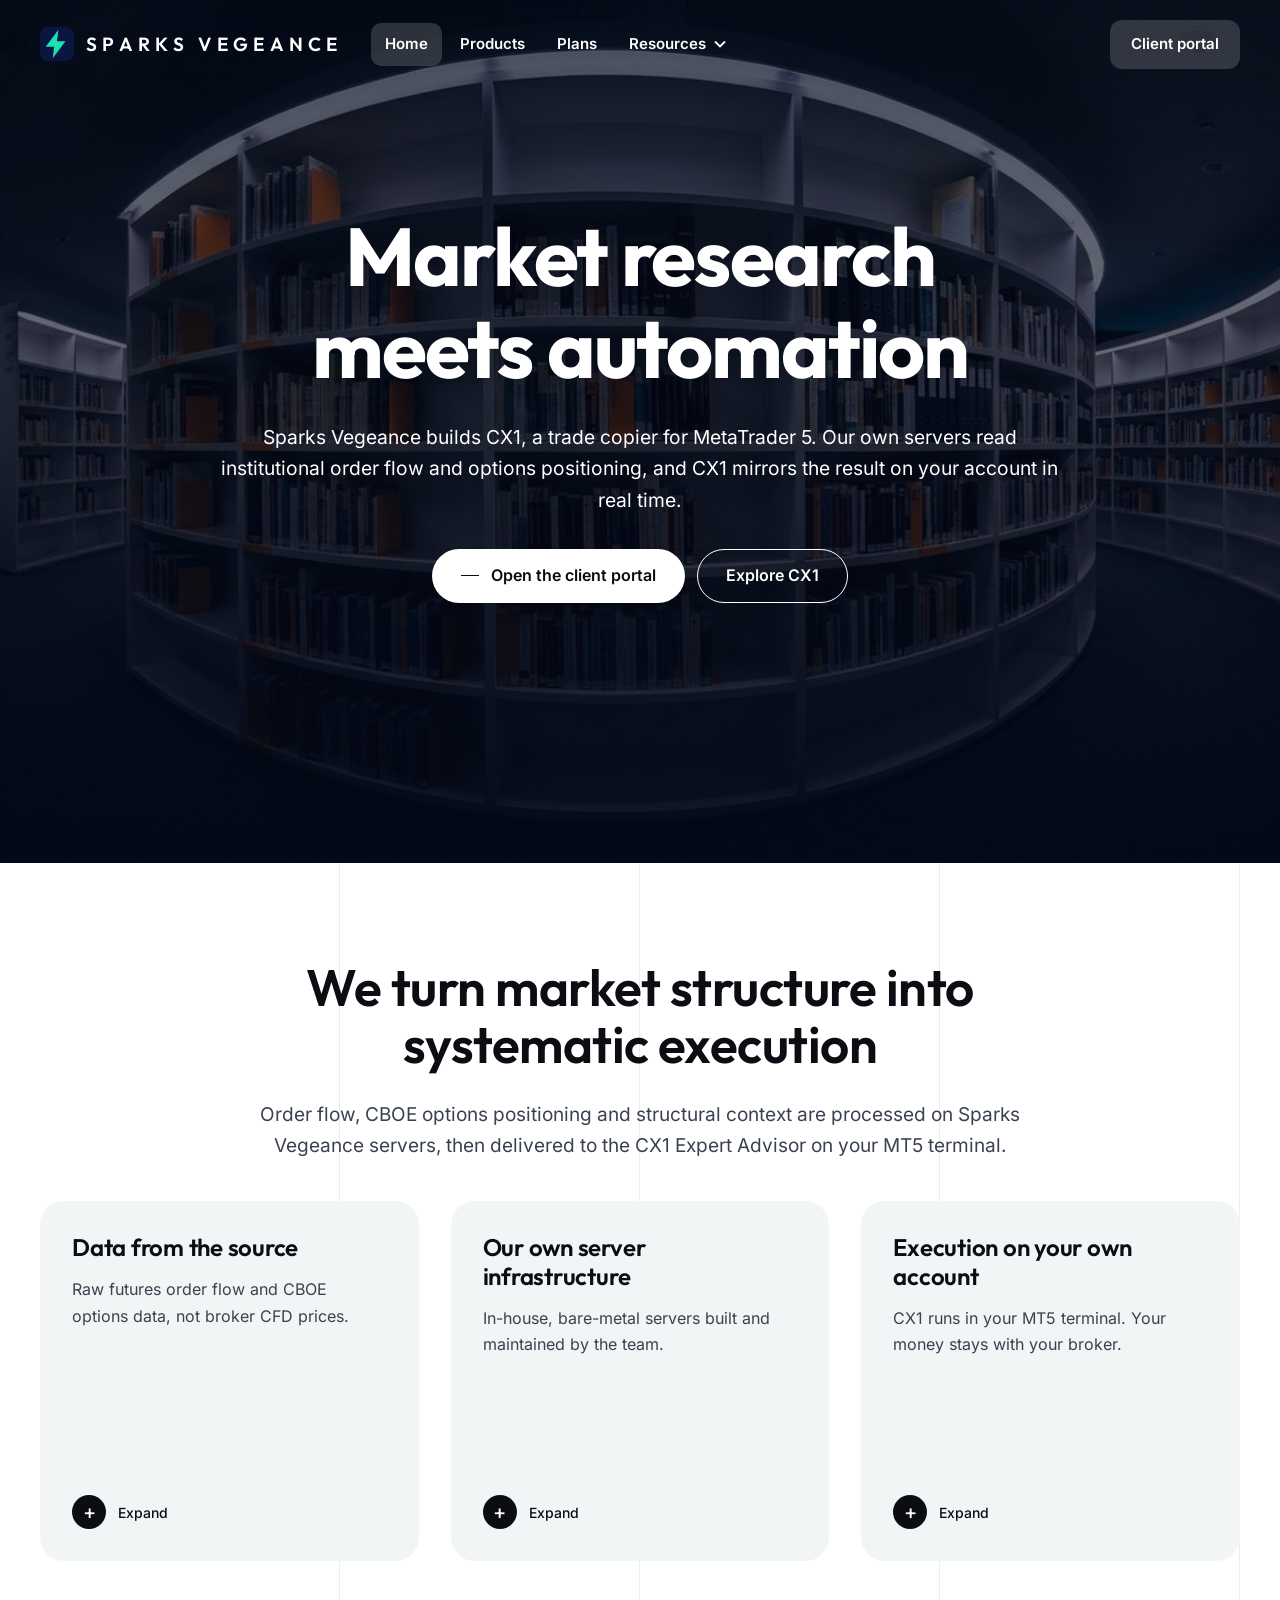
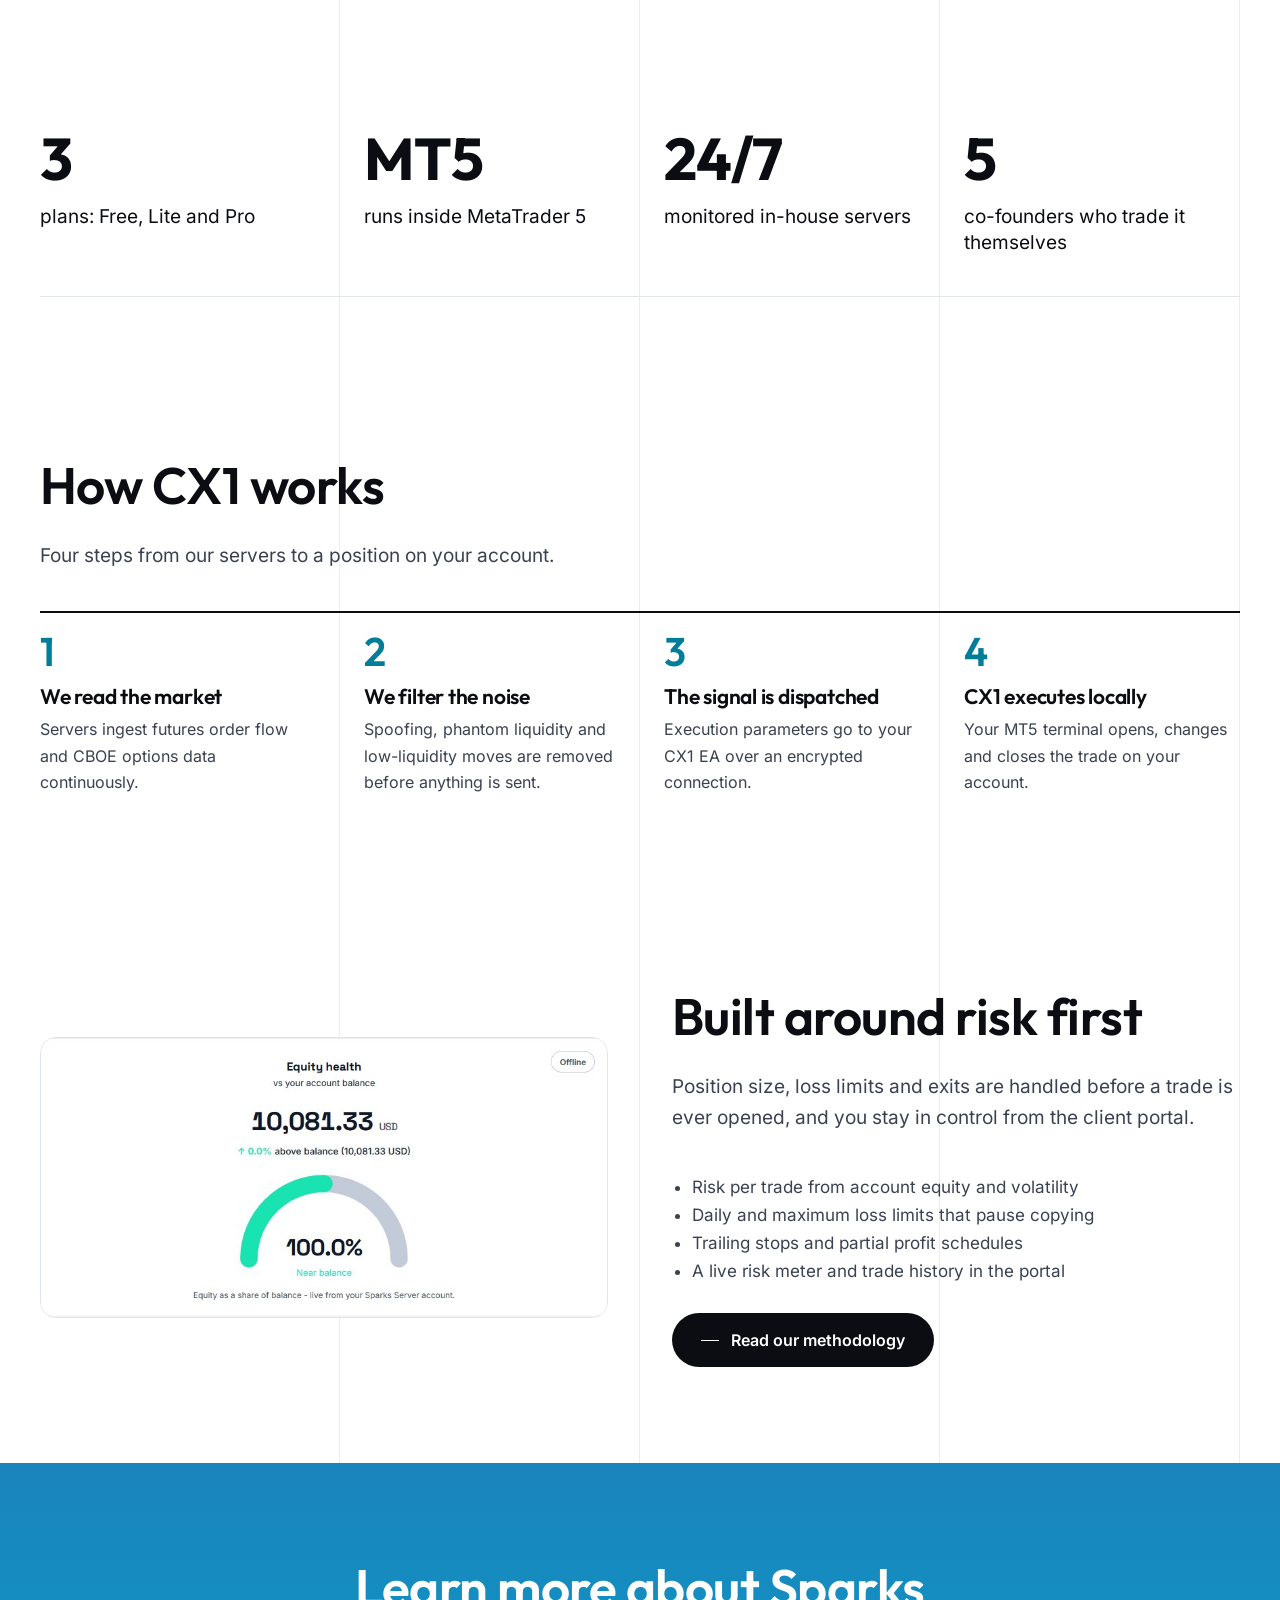
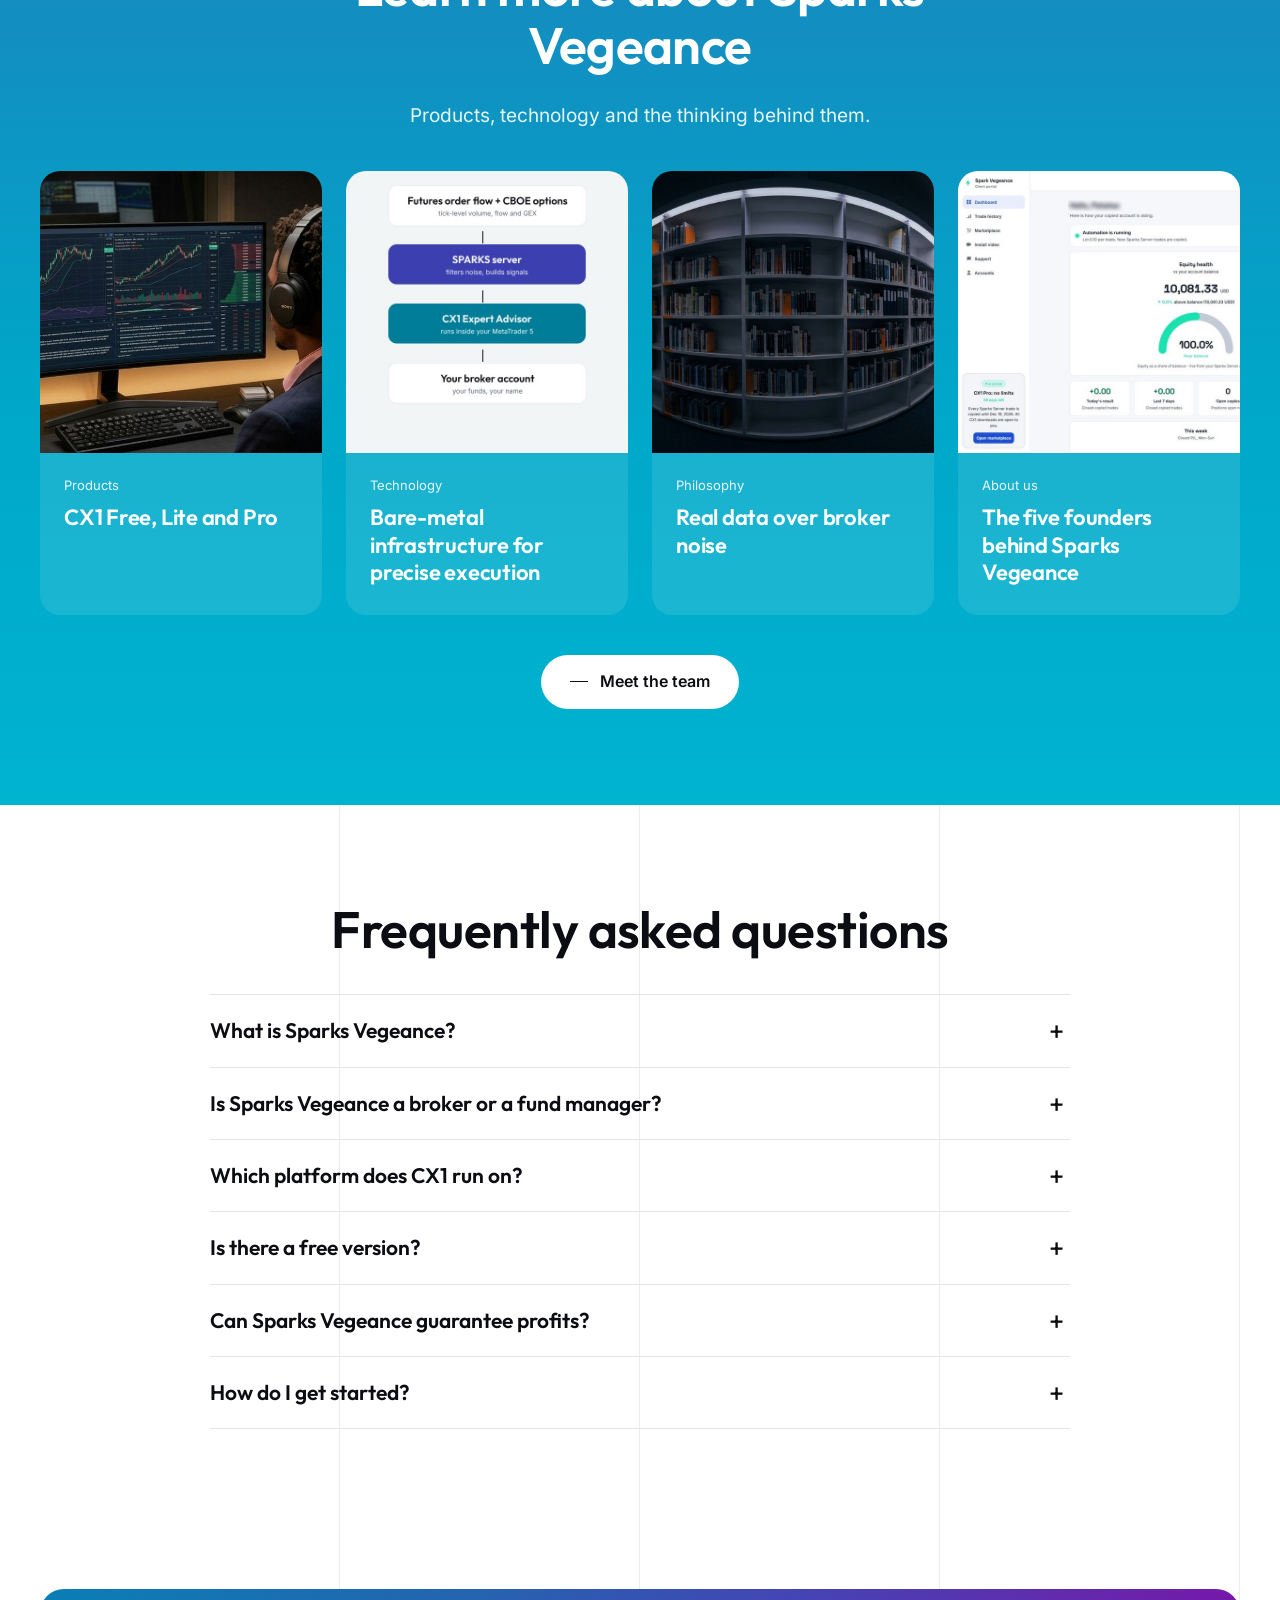
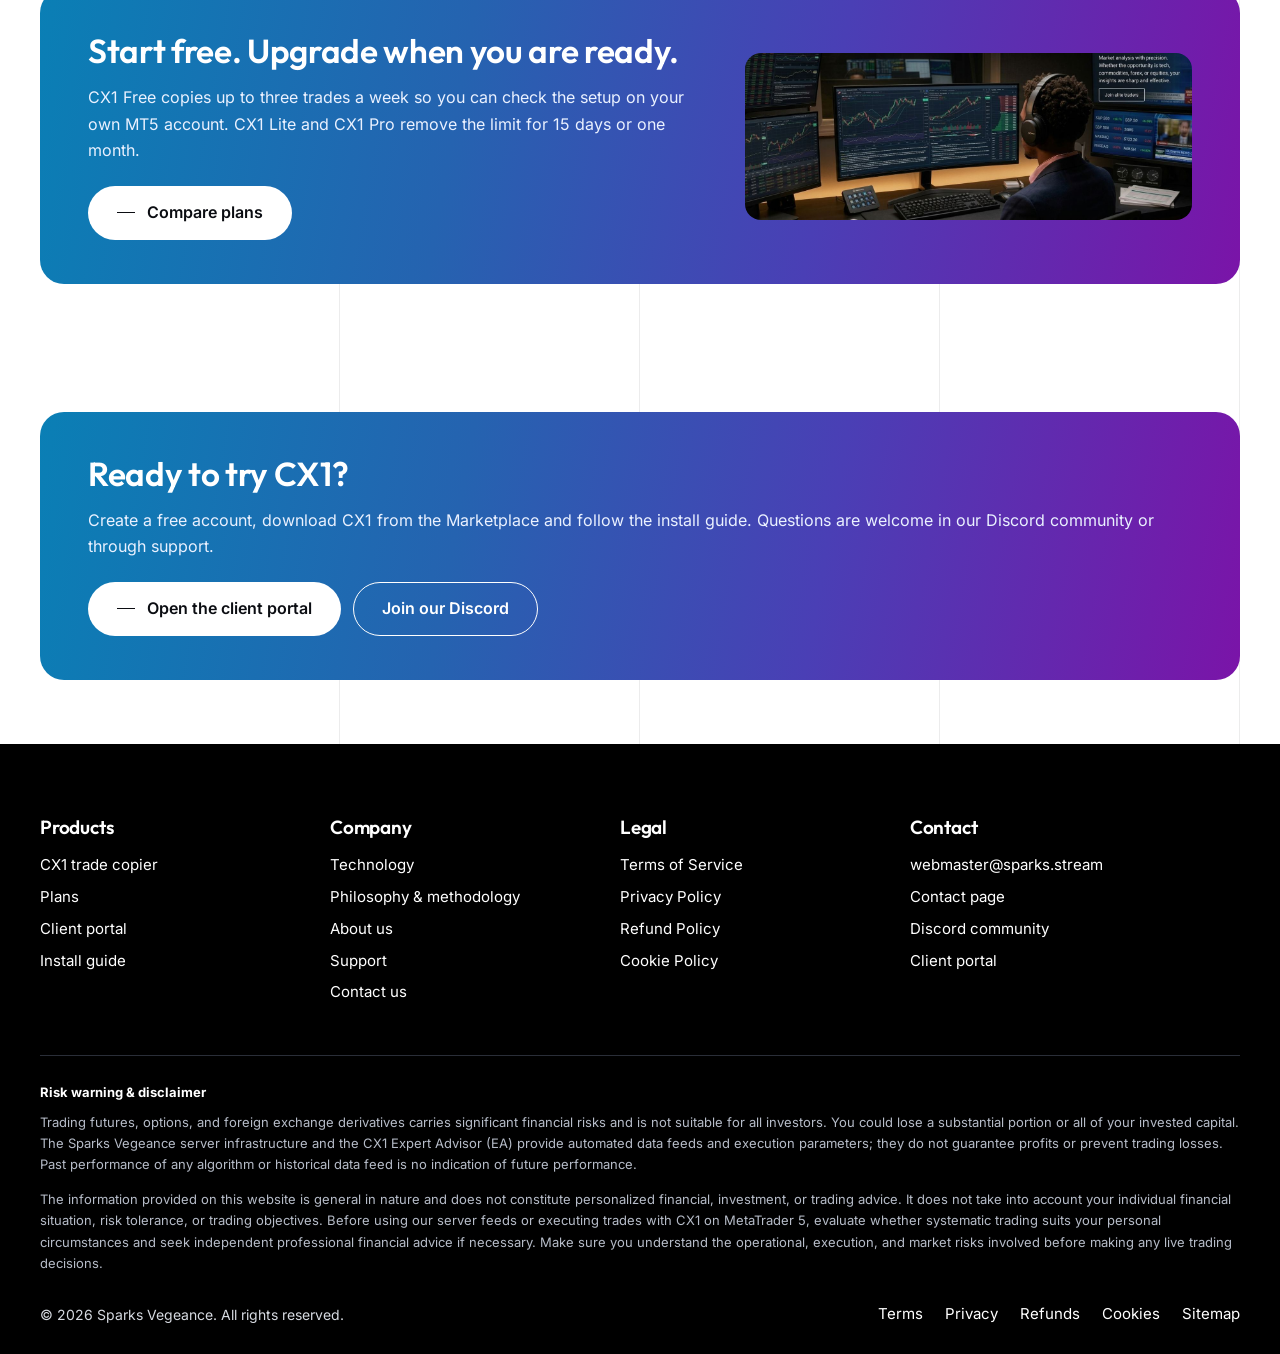
==== index.html @ 1dc3d5cc "Add files via upload" ====
<!doctype html>
<html lang="en">
<head>
<meta charset="utf-8">
<meta name="viewport" content="width=device-width,initial-scale=1">
<title>Sparks Vegeance | CX1 trade copier for MetaTrader 5</title>
<meta name="description" content="Sparks Vegeance builds CX1, a MetaTrader 5 trade copier powered by order flow and options data from our own servers. Start free, upgrade to Lite or Pro.">
<meta name="robots" content="index,follow,max-image-preview:large">
<link rel="canonical" href="https://sparks.stream/">
<meta name="theme-color" content="#ffffff">
<link rel="icon" href="assets/img/favicon.svg" type="image/svg+xml">
<meta property="og:type" content="website">
<meta property="og:site_name" content="Sparks Vegeance">
<meta property="og:title" content="Sparks Vegeance | CX1 trade copier for MetaTrader 5">
<meta property="og:description" content="Sparks Vegeance builds CX1, a MetaTrader 5 trade copier powered by order flow and options data from our own servers. Start free, upgrade to Lite or Pro.">
<meta property="og:url" content="https://sparks.stream/">
<meta property="og:image" content="https://sparks.stream/assets/img/og-image.jpg">
<meta property="og:image:width" content="1200">
<meta property="og:image:height" content="630">
<meta name="twitter:card" content="summary_large_image">
<meta name="twitter:title" content="Sparks Vegeance | CX1 trade copier for MetaTrader 5">
<meta name="twitter:description" content="Sparks Vegeance builds CX1, a MetaTrader 5 trade copier powered by order flow and options data from our own servers. Start free, upgrade to Lite or Pro.">
<meta name="twitter:image" content="https://sparks.stream/assets/img/og-image.jpg">
<link rel="preload" href="assets/fonts/outfit-latin-wght-normal.woff2" as="font" type="font/woff2" crossorigin>
<link rel="preload" href="assets/fonts/inter-latin-wght-normal.woff2" as="font" type="font/woff2" crossorigin>
<link rel="stylesheet" href="assets/style.css">

<script type="application/ld+json">{"@context": "https://schema.org", "@type": "Organization", "@id": "https://sparks.stream/#org", "name": "Sparks Vegeance", "alternateName": "SPARKS", "url": "https://sparks.stream/", "logo": "https://sparks.stream/assets/img/favicon.svg", "email": "webmaster@sparks.stream", "sameAs": ["https://discord.gg/RXwKEGaGU"], "description": "Sparks Vegeance is an independent trading technology and research project that builds the CX1 trade copier for MetaTrader 5."}</script>
<script type="application/ld+json">{"@context": "https://schema.org", "@type": "WebSite", "@id": "https://sparks.stream/#site", "url": "https://sparks.stream/", "name": "Sparks Vegeance", "publisher": {"@id": "https://sparks.stream/#org"}}</script>
<script type="application/ld+json">{"@context": "https://schema.org", "@type": "FAQPage", "mainEntity": [{"@type": "Question", "name": "What is Sparks Vegeance?", "acceptedAnswer": {"@type": "Answer", "text": "Sparks Vegeance is an independent trading technology and research project. We run our own server infrastructure that processes order flow and options data, and we deliver the result to your MetaTrader 5 account through the CX1 Expert Advisor."}}, {"@type": "Question", "name": "Is Sparks Vegeance a broker or a fund manager?", "acceptedAnswer": {"@type": "Answer", "text": "No. Sparks Vegeance sells software and access to a client portal. We never hold, pool or manage your money. Your funds stay with your own broker, in an account in your own name."}}, {"@type": "Question", "name": "Which platform does CX1 run on?", "acceptedAnswer": {"@type": "Answer", "text": "CX1 is an Expert Advisor for MetaTrader 5 (MT5). It runs on your own computer or VPS, inside your own MT5 terminal."}}, {"@type": "Question", "name": "Is there a free version?", "acceptedAnswer": {"@type": "Answer", "text": "Yes. CX1 Free copies up to 3 trades per week so you can see how it works. CX1 Lite gives unlimited copying for 15 days and CX1 Pro gives unlimited copying for one month. Lite and Pro are paid plans; prices are shown in the client portal."}}, {"@type": "Question", "name": "Can Sparks Vegeance guarantee profits?", "acceptedAnswer": {"@type": "Answer", "text": "No. Trading carries a high risk of loss and no software can remove it. Read the risk warning at the bottom of every page before you trade."}}, {"@type": "Question", "name": "How do I get started?", "acceptedAnswer": {"@type": "Answer", "text": "Create a free account in the client portal, download CX1 from the Marketplace, copy it into your MT5 Experts folder, allow WebRequest for the Sparks Vegeance server, and enter your MT5 account number in the portal."}}]}</script>
<script type="application/ld+json">{"@context": "https://schema.org", "@type": "SoftwareApplication", "name": "CX1 trade copier", "applicationCategory": "FinanceApplication", "operatingSystem": "Windows (MetaTrader 5)", "url": "https://sparks.stream/products.html", "description": "CX1 is a MetaTrader 5 Expert Advisor that mirrors trades from the Sparks Vegeance server on your own account.", "offers": [{"@type": "Offer", "name": "CX1 Free", "price": "0", "priceCurrency": "USD"}]}</script>
</head>
<body>
<a class="skip" href="#main">Skip to content</a>
<header class="top dark"><div class="wrap bar">
<a class="logo" href="index.html" aria-label="Sparks Vegeance home"><svg viewBox="0 0 24 24" aria-hidden="true" focusable="false"><rect width="24" height="24" rx="6" fill="#081640"/><path d="M13 2 4 14h6l-1 8 9-12h-6l1-8z" fill="#19E3B1"/></svg><span>SPARKS VEGEANCE</span></a>
<nav class="nav" aria-label="Main"><ul><li><a href="index.html" aria-current="page">Home</a></li><li><a href="products.html">Products</a></li><li><a href="products.html#plans">Plans</a></li><li class="has-menu"><a href="support.html" aria-haspopup="true">Resources <svg class="chev" viewBox="0 0 12 8" aria-hidden="true" width="12" height="8"><path d="M1 1.5 6 6.5 11 1.5" fill="none" stroke="currentColor" stroke-width="1.8"/></svg></a><div class="dd" role="group" aria-label="Resources"><div class="col"><h3>Learn</h3><a href="technology.html">Technology</a><a href="philosophy.html">Philosophy</a><a href="products.html#plans">Plans and pricing</a><a href="products.html#install">Install guide</a></div><div class="col"><h3>Support</h3><a href="support.html">Help centre</a><a href="contact.html">Contact us</a><a href="https://discord.gg/RXwKEGaGU" rel="noopener">Discord community</a><a href="https://client.vegeance.online" rel="noopener">Client portal</a></div><div class="col"><h3>Company</h3><a href="about.html">About us</a><a href="terms.html">Terms of Service</a><a href="privacy.html">Privacy Policy</a><a href="refund.html">Refund Policy</a></div></div></li></ul></nav>
<a class="pill" href="https://client.vegeance.online" rel="noopener">Client portal</a>
<details class="menu"><summary>Menu</summary><div class="menu-panel"><h3>Menu</h3><a href="index.html" aria-current="page">Home</a><a href="products.html">Products</a><a href="products.html#plans">Plans</a><h3>Learn</h3><a href="technology.html">Technology</a><a href="philosophy.html">Philosophy</a><a href="products.html#plans">Plans and pricing</a><a href="products.html#install">Install guide</a><h3>Support</h3><a href="support.html">Help centre</a><a href="contact.html">Contact us</a><a href="https://discord.gg/RXwKEGaGU" rel="noopener">Discord community</a><a href="https://client.vegeance.online" rel="noopener">Client portal</a><h3>Company</h3><a href="about.html">About us</a><a href="terms.html">Terms of Service</a><a href="privacy.html">Privacy Policy</a><a href="refund.html">Refund Policy</a><a class="cta" href="https://client.vegeance.online" rel="noopener">Client portal</a></div></details>
</div></header>
<main id="main">

<section class="hero photo"><div class="wrap">
<h1>Market research meets automation</h1>
<p class="lead">Sparks Vegeance builds CX1, a trade copier for MetaTrader 5. Our own servers read institutional order flow and options positioning, and CX1 mirrors the result on your account in real time.</p>
<div class="actions"><a class="btn light dash" href="https://client.vegeance.online" rel="noopener">Open the client portal</a><a class="btn line" href="products.html">Explore CX1</a></div>
</div></section>

<section class="sec bg center"><div class="wrap">
<h2>We turn market structure into systematic execution</h2>
<p class="sub">Order flow, CBOE options positioning and structural context are processed on Sparks Vegeance servers, then delivered to the CX1 Expert Advisor on your MT5 terminal.</p>
<div class="cards">
<details class="card"><summary><h3>Data from the source</h3><p>Raw futures order flow and CBOE options data, not broker CFD prices.</p><span class="tog"><i></i>Expand</span></summary><div class="body"><p>Most retail charts are built on off-exchange CFD pricing. Sparks Vegeance ingests centralized futures and options data directly, so the signals reflect where real orders sit.</p><ul><li>Futures volume and aggressor trades</li><li>Options volume, sweeps and open interest</li><li>Gamma exposure (GEX) levels</li></ul></div></details>
<details class="card"><summary><h3>Our own server infrastructure</h3><p>In-house, bare-metal servers built and maintained by the team.</p><span class="tog"><i></i>Expand</span></summary><div class="body"><p>The pipeline runs on physical machines we own, with UPS power, a failover network line and 24/7 monitoring, so there is no shared cloud hypervisor between the data and your trade.</p><p><a href="technology.html">Read about the technology</a></p></div></details>
<details class="card"><summary><h3>Execution on your own account</h3><p>CX1 runs in your MT5 terminal. Your money stays with your broker.</p><span class="tog"><i></i>Expand</span></summary><div class="body"><p>CX1 mirrors trades on your account with your broker. Sparks Vegeance never holds, pools or manages client funds, and a built-in loss limit can pause copying when you say stop.</p><p><a href="products.html">See what CX1 does</a></p></div></details>
</div>
</div></section>

<section class="sec tight bg"><div class="wrap">
<div class="stats">
<div class="stat"><strong data-count="3">3</strong><span>plans: Free, Lite and Pro</span></div>
<div class="stat"><strong>MT<span data-count="5">5</span></strong><span>runs inside MetaTrader 5</span></div>
<div class="stat"><strong><span data-count="24">24</span>/7</strong><span>monitored in-house servers</span></div>
<div class="stat"><strong data-count="5">5</strong><span>co-founders who trade it themselves</span></div>
</div></div></section>

<section class="sec bg"><div class="wrap">
<div class="row">
<div class="left"><h2>How CX1 works</h2><p class="sub" style="margin-bottom:0">Four steps from our servers to a position on your account.</p></div>
<div></div></div>
<ol class="steps">
<li><h3>We read the market</h3><p>Servers ingest futures order flow and CBOE options data continuously.</p></li>
<li><h3>We filter the noise</h3><p>Spoofing, phantom liquidity and low-liquidity moves are removed before anything is sent.</p></li>
<li><h3>The signal is dispatched</h3><p>Execution parameters go to your CX1 EA over an encrypted connection.</p></li>
<li><h3>CX1 executes locally</h3><p>Your MT5 terminal opens, changes and closes the trade on your account.</p></li>
</ol>
</div></section>

<section class="sec bg"><div class="wrap">
<div class="row rev">
<div><h2>Built around risk first</h2>
<p class="sub" style="margin-inline:0">Position size, loss limits and exits are handled before a trade is ever opened, and you stay in control from the client portal.</p>
<ul style="color:var(--ink2);padding-left:20px;margin:0 0 28px"><li>Risk per trade from account equity and volatility</li><li>Daily and maximum loss limits that pause copying</li><li>Trailing stops and partial profit schedules</li><li>A live risk meter and trade history in the portal</li></ul>
<a class="btn dark dash" href="philosophy.html">Read our methodology</a></div>
<img class="shot" src="assets/img/risk-meter.jpg" width="836" height="412" alt="The equity health meter in the Sparks Vegeance client portal" loading="lazy">
</div></div></section>

<section class="sec band"><div class="wrap center">
<h2>Learn more about Sparks Vegeance</h2>
<p class="sub">Products, technology and the thinking behind them.</p>
<div class="tiles">
<a class="tile" href="products.html"><img src="assets/img/trading-desk.jpg" alt="" loading="lazy" width="600" height="600"><div class="t"><small>Products</small><h3>CX1 Free, Lite and Pro</h3></div></a>
<a class="tile" href="technology.html"><img src="assets/img/tech-tile.jpg" alt="" loading="lazy" width="600" height="600"><div class="t"><small>Technology</small><h3>Bare-metal infrastructure for precise execution</h3></div></a>
<a class="tile" href="philosophy.html"><img src="assets/img/library.jpg" alt="" loading="lazy" width="600" height="600"><div class="t"><small>Philosophy</small><h3>Real data over broker noise</h3></div></a>
<a class="tile" href="about.html"><img src="assets/img/about-tile.jpg" alt="" loading="lazy" width="600" height="600"><div class="t"><small>About us</small><h3>The five founders behind Sparks Vegeance</h3></div></a>
</div>
<a class="btn light dash" href="about.html">Meet the team</a>
</div></section>

<section class="sec bg center"><div class="wrap">
<h2>Frequently asked questions</h2>
<div class="faq"><details><summary>What is Sparks Vegeance?</summary><p>Sparks Vegeance is an independent trading technology and research project. We run our own server infrastructure that processes order flow and options data, and we deliver the result to your MetaTrader 5 account through the CX1 Expert Advisor.</p></details><details><summary>Is Sparks Vegeance a broker or a fund manager?</summary><p>No. Sparks Vegeance sells software and access to a client portal. We never hold, pool or manage your money. Your funds stay with your own broker, in an account in your own name.</p></details><details><summary>Which platform does CX1 run on?</summary><p>CX1 is an Expert Advisor for MetaTrader 5 (MT5). It runs on your own computer or VPS, inside your own MT5 terminal.</p></details><details><summary>Is there a free version?</summary><p>Yes. CX1 Free copies up to 3 trades per week so you can see how it works. CX1 Lite gives unlimited copying for 15 days and CX1 Pro gives unlimited copying for one month. Lite and Pro are paid plans; prices are shown in the client portal.</p></details><details><summary>Can Sparks Vegeance guarantee profits?</summary><p>No. Trading carries a high risk of loss and no software can remove it. Read the risk warning at the bottom of every page before you trade.</p></details><details><summary>How do I get started?</summary><p>Create a free account in the client portal, download CX1 from the Marketplace, copy it into your MT5 Experts folder, allow WebRequest for the Sparks Vegeance server, and enter your MT5 account number in the portal.</p></details></div>
</div></section>

<section class="sec tight bg"><div class="wrap">
<div class="banner">
<div><h2>Start free. Upgrade when you are ready.</h2>
<p>CX1 Free copies up to three trades a week so you can check the setup on your own MT5 account. CX1 Lite and CX1 Pro remove the limit for 15 days or one month.</p>
<a class="btn light dash" href="products.html#plans">Compare plans</a></div>
<img src="assets/img/trading-desk.jpg" width="1400" height="526" alt="A trader reviewing market charts on several monitors" loading="lazy">
</div></div></section>

<section class="sec tight bg"><div class="wrap">
<div class="banner one"><div><h2>Ready to try CX1?</h2><p>Create a free account, download CX1 from the Marketplace and follow the install guide. Questions are welcome in our Discord community or through support.</p>
<span class="btns"><a class="btn light dash" href="https://client.vegeance.online" rel="noopener">Open the client portal</a><a class="btn line" style="color:#fff;border-color:#fff" href="https://discord.gg/RXwKEGaGU" rel="noopener">Join our Discord</a></span></div></div></div></section>

</main>
<footer class="foot"><div class="wrap">
<div class="fgrid">
<div><h4>Products</h4><ul><li><a href="products.html">CX1 trade copier</a></li><li><a href="products.html#plans">Plans</a></li><li><a href="products.html#portal">Client portal</a></li><li><a href="products.html#install">Install guide</a></li></ul></div>
<div><h4>Company</h4><ul><li><a href="technology.html">Technology</a></li><li><a href="philosophy.html">Philosophy &amp; methodology</a></li><li><a href="about.html">About us</a></li><li><a href="support.html">Support</a></li><li><a href="contact.html">Contact us</a></li></ul></div>
<div><h4>Legal</h4><ul><li><a href="terms.html">Terms of Service</a></li><li><a href="privacy.html">Privacy Policy</a></li><li><a href="refund.html">Refund Policy</a></li><li><a href="cookies.html">Cookie Policy</a></li></ul></div>
<div><h4>Contact</h4><ul><li><a href="mailto:webmaster@sparks.stream">webmaster@sparks.stream</a></li><li><a href="contact.html">Contact page</a></li><li><a href="https://discord.gg/RXwKEGaGU" rel="noopener">Discord community</a></li><li><a href="https://client.vegeance.online" rel="noopener">Client portal</a></li></ul></div>
</div>
<div class="risk"><strong>Risk warning &amp; disclaimer</strong>
<p>Trading futures, options, and foreign exchange derivatives carries significant financial risks and is not suitable for all investors. You could lose a substantial portion or all of your invested capital. The Sparks Vegeance server infrastructure and the CX1 Expert Advisor (EA) provide automated data feeds and execution parameters; they do not guarantee profits or prevent trading losses. Past performance of any algorithm or historical data feed is no indication of future performance.</p>
<p>The information provided on this website is general in nature and does not constitute personalized financial, investment, or trading advice. It does not take into account your individual financial situation, risk tolerance, or trading objectives. Before using our server feeds or executing trades with CX1 on MetaTrader 5, evaluate whether systematic trading suits your personal circumstances and seek independent professional financial advice if necessary. Make sure you understand the operational, execution, and market risks involved before making any live trading decisions.</p></div>
<div class="legal"><span>&copy; 2026 Sparks Vegeance. All rights reserved.</span><ul><li><a href="terms.html">Terms</a></li><li><a href="privacy.html">Privacy</a></li><li><a href="refund.html">Refunds</a></li><li><a href="cookies.html">Cookies</a></li><li><a href="sitemap.xml">Sitemap</a></li></ul></div>
</div></footer>
<script src="assets/count.js" defer></script>
</body>
</html>
---- assets/style.css ----
/* SPARKS - static site stylesheet. No animations, no transitions, no JavaScript. */
@font-face{font-family:"Outfit";src:url(fonts/outfit-latin-wght-normal.woff2) format("woff2");font-weight:100 900;font-display:swap}
@font-face{font-family:"Inter";src:url(fonts/inter-latin-wght-normal.woff2) format("woff2");font-weight:100 900;font-display:swap}

:root{
  --ink:#0b0d12;--ink2:#3a4150;--mute:#5d6676;--line:#dfe5e8;--soft:#f2f5f6;--white:#fff;
  --teal:#00a3c4;--teal-d:#007d98;--blue:#1d4ed8;--navy:#120e46;--indigo:#3b3fb0;--violet:#7a14a8;
  --wrap:1200px;--r:24px;
  --head:"Outfit",system-ui,-apple-system,"Segoe UI",Roboto,sans-serif;
  --body:"Inter",system-ui,-apple-system,"Segoe UI",Roboto,sans-serif;
}
*{box-sizing:border-box}
html{-webkit-text-size-adjust:100%}
body{margin:0;background:var(--white);color:var(--ink);font:17px/1.65 var(--body)}
img{max-width:100%;height:auto;display:block}
a{color:var(--blue)}
h1,h2,h3,h4{font-family:var(--head);line-height:1.12;margin:0 0 .5em;letter-spacing:-.01em;font-weight:600}
p{margin:0 0 1em}
.wrap{width:min(var(--wrap),100% - 48px);margin-inline:auto}
.skip{position:absolute;left:-9999px;top:8px;background:var(--ink);color:#fff;padding:10px 16px;border-radius:999px;z-index:100}
.skip:focus{left:8px}
:focus-visible{outline:3px solid var(--blue);outline-offset:3px;border-radius:4px}

/* vertical hairlines that run down the page */
main{position:relative}
main::before{content:"";position:absolute;inset:0;margin-inline:auto;width:min(var(--wrap),100% - 48px);pointer-events:none;z-index:0;
  background:repeating-linear-gradient(90deg,transparent 0,transparent calc(20% - 1px),rgba(11,13,18,.08) calc(20% - 1px),rgba(11,13,18,.08) 20%)}
main>section{position:relative;z-index:1}
.bg{background:transparent}

/* header */
.top{position:absolute;left:0;right:0;top:0;z-index:20}
.bar{position:relative;display:flex;align-items:center;gap:28px;padding-top:20px}
.logo{display:flex;align-items:center;gap:12px;color:var(--ink);text-decoration:none;font:600 19px/1 var(--head);letter-spacing:.28em;white-space:nowrap}
.logo svg{width:34px;height:34px;flex:none}
.nav{margin-right:auto}
.nav>ul{display:flex;align-items:center;gap:4px;list-style:none;margin:0;padding:0}
.nav a{color:var(--ink);text-decoration:none;font-size:15px;font-weight:600;display:inline-flex;align-items:center;gap:8px;padding:9px 14px;border-radius:10px}
.nav a:hover,.nav li:focus-within>a,.has-menu:hover>a{background:rgba(11,13,18,.08)}
.nav a[aria-current="page"]{background:rgba(11,13,18,.08)}
.chev{width:12px;height:8px}
.dd{display:none;position:absolute;left:0;right:auto;top:100%;padding-top:10px;width:min(720px,100%)}
.has-menu:hover>.dd,.has-menu:focus-within>.dd{display:grid;grid-template-columns:repeat(3,1fr)}
.dd{background:transparent}
.dd .col{background:#fff;border:1px solid var(--line);padding:22px 24px;display:flex;flex-direction:column;gap:2px}
.dd .col:first-child{border-radius:16px 0 0 16px}
.dd .col:last-child{border-radius:0 16px 16px 0}
.dd .col+.col{border-left:0}
.dd h3{font:600 12px/1 var(--body);letter-spacing:.1em;text-transform:uppercase;color:var(--mute);margin:0 0 12px}
.dd a{padding:9px 0;border-radius:0;background:none!important;font-weight:600}
.dd a:hover{text-decoration:underline;background:none}
.pill{display:inline-flex;align-items:center;border-radius:12px;padding:11px 20px;color:var(--ink);text-decoration:none;font-weight:600;font-size:15px;background:rgba(11,13,18,.08);border:1px solid transparent}
.pill:hover{background:var(--ink);color:#fff}
.menu{display:none;margin-left:auto}
.menu>summary{list-style:none;cursor:pointer;border-radius:12px;padding:10px 18px;font-weight:600;background:rgba(11,13,18,.08)}
.menu>summary::-webkit-details-marker{display:none}
.menu[open]>.menu-panel{position:absolute;right:0;top:64px;background:#fff;border:1px solid var(--line);border-radius:18px;padding:18px 22px;min-width:240px;max-height:80vh;overflow:auto}
.menu-panel h3{font:600 12px/1 var(--body);letter-spacing:.1em;text-transform:uppercase;color:var(--mute);margin:14px 0 4px}
.menu-panel a{display:block;color:var(--ink);text-decoration:none;padding:8px 0;font-weight:600}
.menu-panel a.cta{color:var(--blue);margin-top:10px;border-top:1px solid var(--line);padding-top:14px}

/* hero */
.hero{padding:210px 0 260px;text-align:center;
  background:radial-gradient(ellipse 125% 72% at 50% 122%,#120e46 0,#120e46 34%,#3b3fb0 47%,#4dbbd6 64%,#d9f1f6 82%,#f4fafc 100%);}
.hero h1{font-size:clamp(42px,6.4vw,84px);font-weight:700;letter-spacing:-.025em;margin:0 auto 28px;max-width:14ch}
.hero p.lead{font-size:clamp(17px,1.5vw,21px);max-width:44em;margin:0 auto 32px;color:var(--ink)}
.hero .actions{display:flex;gap:12px;justify-content:center;flex-wrap:wrap}
.page-hero{padding:180px 0 90px;background:linear-gradient(180deg,#e6f5f9 0,#fff 100%)}
.page-hero h1{font-size:clamp(38px,5vw,66px);font-weight:700;letter-spacing:-.02em;max-width:18ch;margin-bottom:20px}
.page-hero p.lead{font-size:20px;max-width:46em;color:var(--ink2)}
.crumb{font-size:14px;color:var(--mute);margin-bottom:18px}
.crumb a{color:var(--mute)}

.btn{display:inline-flex;align-items:center;justify-content:center;vertical-align:middle;min-height:54px;line-height:1.2;gap:12px;border-radius:999px;padding:14px 28px;font-weight:600;font-size:16px;text-decoration:none;border:1px solid transparent;font-family:var(--body)}
.btn.dark{background:var(--ink);color:#fff}
.btn.dark:hover{background:#262b36}
.btn.light{background:#fff;color:var(--ink)}
.btn.light:hover{background:#eef3f5}
.btn.line{border-color:#6d7480;color:var(--ink);background:transparent}
.btn.line:hover{background:var(--ink);color:#fff}
.dash::before{content:"";width:18px;height:1px;background:currentColor;display:inline-block}

/* sections */
.sec{padding:96px 0}
.sec.tight{padding:64px 0}
.center{text-align:center}
.sec h2{font-size:clamp(30px,4vw,52px);font-weight:600;max-width:20ch;margin-inline:auto}
.sec .sub{font-size:19px;max-width:44em;margin:0 auto 40px;color:var(--ink2)}
.left h2{margin-inline:0;max-width:22ch}
.left .sub{margin-inline:0}

/* banner (gradient card) */
.banner{border-radius:var(--r);padding:44px 48px;color:#fff;display:grid;grid-template-columns:1.4fr 1fr;gap:32px;align-items:center;
  background:linear-gradient(100deg,#0a7fb5 0,#2563b0 35%,#4a3fb5 65%,#7a14a8 100%)}
.banner h2,.banner h3{font-size:clamp(24px,2.6vw,34px);margin:0 0 14px;max-width:none;color:#fff}
.banner p{font-size:16px;margin:0 0 22px;color:#eaf1ff}
.banner.one{grid-template-columns:1fr}
.btns{display:flex;gap:12px;flex-wrap:wrap;align-items:center}
.banner img{border-radius:16px;max-height:240px;width:100%;object-fit:cover}

/* expandable cards */
.cards{display:grid;grid-template-columns:repeat(3,1fr);gap:32px;margin-top:40px}
.cards.two{grid-template-columns:repeat(2,1fr)}
.cards.four{grid-template-columns:repeat(4,1fr);gap:24px}
.card{text-align:left;background:var(--soft);border-radius:var(--r);padding:32px;display:flex;flex-direction:column;gap:14px;min-height:240px}
.card h3{font-size:24px;margin:0;font-weight:600}
.card p{color:var(--ink2);font-size:16px;margin:0}
.card .more{margin-top:auto}
.card ul{margin:0;padding-left:18px;color:var(--ink2);font-size:16px}
.card li{margin:4px 0}
details.card{min-height:360px}
details.card>summary{list-style:none;cursor:pointer;display:flex;flex-direction:column;height:100%;gap:14px}
details.card>summary::-webkit-details-marker{display:none}
details.card .tog{margin-top:auto;display:flex;align-items:center;gap:12px;font-size:14px;font-weight:500}
details.card .tog i{width:34px;height:34px;border-radius:50%;background:var(--ink);color:#fff;display:grid;place-items:center;font-style:normal;font-size:20px;line-height:1}
details.card .tog i::before{content:"+"}
details.card[open] .tog i::before{content:"\2212"}
details.card .body{margin-top:18px;border-top:1px solid #d3dbde;padding-top:18px}
details.card[open]>summary{height:auto}
details.card[open] .tog{margin-top:18px}
details.card .body p{margin:0 0 12px;font-size:16px;color:var(--ink2)}
details.card .body ul{margin:0;padding-left:18px;font-size:16px;color:var(--ink2)}

/* stats */
.stats{display:grid;grid-template-columns:repeat(4,1fr);gap:24px;border-bottom:1px solid var(--line);padding:0 0 40px;margin-top:8px}
.stat strong{display:block;font:700 clamp(38px,4.6vw,64px)/1 var(--head);letter-spacing:-.02em;margin-bottom:12px}
.stat span{font-size:19px;line-height:1.35;display:block;max-width:12em}

/* media rows */
.row{display:grid;grid-template-columns:1fr 1fr;gap:64px;align-items:center}
.row.rev>:first-child{order:2}
.row.wide{grid-template-columns:.7fr 1.3fr;gap:48px}
.row img{border-radius:var(--r);width:100%}
.row img.shot{border:1px solid var(--line);border-radius:16px}
.row h2{max-width:16ch;margin-inline:0}
.row h3{font-size:30px}

/* steps */
.steps{display:grid;grid-template-columns:repeat(4,1fr);gap:24px;margin:40px 0 0;padding:0;list-style:none;counter-reset:s}
.steps li{counter-increment:s;border-top:2px solid var(--ink);padding-top:18px}
.steps li::before{content:counter(s);display:block;font:600 40px/1 var(--head);margin-bottom:14px;color:var(--teal-d)}
.steps h3{font-size:21px;margin-bottom:8px}
.steps p{font-size:16px;color:var(--ink2);margin:0}
.steps.five{grid-template-columns:repeat(5,1fr)}
.steps.five li::before{font-size:34px}

/* teal "see the world" band */
.band{color:#fff;background:linear-gradient(180deg,#1b84bd 0,#00a6c8 55%,#00b4d0 100%)}
.band h2{color:#fff}
.band .sub{color:#e6f7fb}
.tile{background:rgba(255,255,255,.1);border-radius:20px;overflow:hidden;color:#fff;text-decoration:none;display:flex;flex-direction:column}
.tile img{aspect-ratio:1/1;object-fit:cover;width:100%}
.tile .t{padding:22px 22px 26px}
.tile small{display:block;font-size:13px;opacity:.9;margin-bottom:8px}
.tile h3{font-size:22px;margin:0;color:#fff}
.tile:hover h3{text-decoration:underline}
.tiles{display:grid;grid-template-columns:repeat(4,1fr);gap:24px;margin:40px 0}

/* table */
.tbl{width:100%;border-collapse:separate;border-spacing:0;font-size:16px;margin-top:32px}
.tbl th,.tbl td{padding:16px 20px;text-align:left;border-bottom:1px solid var(--line);vertical-align:top}
.tbl thead th{font:600 20px/1.2 var(--head);background:var(--soft);border-bottom:0}
.tbl thead th:first-child{border-radius:var(--r) 0 0 0}
.tbl thead th:last-child{border-radius:0 var(--r) 0 0}
.tbl tbody th{font-weight:600;width:24%}
.tblwrap{overflow-x:auto}

/* team */
.team{display:grid;grid-template-columns:repeat(5,1fr);gap:20px;margin-top:40px}
.person img{aspect-ratio:1/1;object-fit:cover;width:100%;border-radius:20px;margin-bottom:14px}
.person h3{font-size:20px;margin:0 0 6px}
.person p{font-size:14.5px;color:var(--mute);margin:0;line-height:1.5}

/* faq */
.faq{max-width:860px;margin:36px auto 0;text-align:left}
.faq details{border-top:1px solid var(--line);padding:0}
.faq details:last-child{border-bottom:1px solid var(--line)}
.faq summary{list-style:none;cursor:pointer;padding:22px 48px 22px 0;font:600 21px/1.3 var(--head);position:relative}
.faq summary::-webkit-details-marker{display:none}
.faq summary::after{content:"+";position:absolute;right:6px;top:18px;font-size:28px;font-weight:400}
.faq details[open] summary::after{content:"\2212"}
.faq details p{color:var(--ink2);padding:0 40px 22px 0;margin:0;font-size:16.5px}

/* prose / legal */
.prose{max-width:820px}
.prose h2{font-size:30px;margin:2em 0 .5em;max-width:none}
.prose h3{font-size:22px;margin:1.8em 0 .5em}
.prose p,.prose li{color:var(--ink2)}
.prose ul{padding-left:22px}
.prose table{width:100%;border-collapse:collapse;font-size:15px;margin:16px 0}
.prose td,.prose th{border:1px solid var(--line);padding:10px 12px;text-align:left;vertical-align:top}
.prose .lg-date{color:var(--mute);font-size:15px}
.doc-wrap{display:grid;grid-template-columns:230px 1fr;gap:56px;align-items:start}
.doc-nav{position:sticky;top:24px;display:grid;gap:4px}
.doc-nav a{color:var(--ink);text-decoration:none;padding:9px 14px;border-radius:12px;font-weight:500;font-size:15px}
.doc-nav a:hover{background:var(--soft)}
.doc-nav a[aria-current="page"]{background:var(--ink);color:#fff}

/* contact blocks */
.contact{display:grid;grid-template-columns:repeat(3,1fr);gap:24px;margin-top:36px}
.contact .card{min-height:0}
.contact a{word-break:break-word;font-weight:600}

/* callout */
.note{border:1px solid var(--line);border-left:4px solid var(--teal);background:var(--soft);border-radius:12px;padding:18px 22px;font-size:15.5px;color:var(--ink2);margin:24px 0}

/* footer */
.foot{background:#000;color:#fff;padding:72px 0 28px;position:relative;z-index:2}
.foot a{color:#fff;text-decoration:none}
.foot a:hover{text-decoration:underline}
.fgrid{display:grid;grid-template-columns:1fr 1fr 1fr 1.3fr;gap:36px}
.foot h4{font:600 19px/1.2 var(--head);margin:0 0 16px;color:#fff}
.foot ul{list-style:none;margin:0;padding:0;display:grid;gap:10px;font-size:15px}
.foot address{font-style:normal;font-size:15px;line-height:1.7;color:#d7dbe2}
.risk{border-top:1px solid #2a2e38;margin-top:52px;padding-top:26px;font-size:13px;line-height:1.65;color:#b6bcc8}
.risk strong{color:#fff;display:block;margin-bottom:8px;font-size:13px}
.legal{display:flex;flex-wrap:wrap;gap:12px 28px;justify-content:space-between;margin-top:28px;font-size:14px;color:#d7dbe2}
.legal ul{display:flex;flex-wrap:wrap;gap:8px 22px}

@media (max-width:1020px){
  .nav,.top .pill{display:none}
  .logo{letter-spacing:.2em}
  .menu{display:block}
  .cards,.cards.four,.tiles,.team,.stats,.steps,.steps.five,.contact{grid-template-columns:repeat(2,1fr)}
  .row,.row.wide,.banner{grid-template-columns:1fr;gap:32px}
  .row.rev>:first-child{order:0}
  .fgrid{grid-template-columns:1fr 1fr}
  .doc-wrap{grid-template-columns:1fr;gap:24px}
  .doc-nav{position:static;grid-auto-flow:column;overflow-x:auto;justify-content:start}
  .doc-nav a{white-space:nowrap}
}
@media (max-width:620px){
  body{font-size:16px}
  .hero{padding:160px 0 150px}
  .page-hero{padding:140px 0 60px}
  .sec{padding:64px 0}
  .banner{padding:30px 24px}
  .cards,.cards.two,.cards.four,.tiles,.stats,.steps,.steps.five,.contact,.fgrid{grid-template-columns:1fr}
  .team{grid-template-columns:repeat(2,1fr)}
  .logo{font-size:15px;letter-spacing:.14em}.logo svg{width:30px;height:30px}
  .stat strong{font-size:44px}
  main::before{background:none}
  details.card,.card{min-height:0}
  details.card>summary{gap:10px}
  details.card .tog{margin-top:14px}
}
@media print{.top,.foot .risk{position:static}main::before{display:none}}

/* v3 additions */
main::before{background:repeating-linear-gradient(90deg,transparent 0,transparent calc(25% - 1px),rgba(11,13,18,.08) calc(25% - 1px),rgba(11,13,18,.08) 25%)}
.stats{gap:0}
.stat{padding:0 24px 0 24px}
.stats .stat:first-child{padding-left:0}
.stat strong{display:block}
.card .lnk,.card>p:last-child a{margin-top:auto}
.card p.lnk{margin-top:auto;font-size:16px}
.card p.lnk a{font-weight:600}
.tile{text-align:left}
.tile .t{padding:22px 24px 28px}
.fig{margin:40px 0 0;text-align:center}
.fig .diagram{width:100%;height:auto;max-width:1000px;margin-inline:auto;display:block}
.fig figcaption{font-size:14px;color:var(--mute);margin-top:12px}
.form{display:grid;gap:8px}
.form label{font-weight:600;font-size:15px;margin-top:10px}
.form input,.form select,.form textarea{font:inherit;padding:14px 16px;border:1px solid #b9c2c7;border-radius:12px;background:#fff;color:var(--ink);width:100%}
.form textarea{resize:vertical;min-height:140px}
.form button{margin-top:18px;justify-self:start;cursor:pointer}
.libband{background:linear-gradient(rgba(4,8,24,.55),rgba(4,8,24,.7)),url(img/library.jpg) center/cover no-repeat;color:#fff;padding:150px 0}
.libin{max-width:640px}
.libband h2{color:#fff;margin-inline:0;max-width:14ch}
.libband p{font-size:19px;color:#e4e8f5;margin-bottom:28px}
.page-hero.photo{background:linear-gradient(rgba(4,8,24,.72),rgba(4,8,24,.8)),url(img/library.jpg) center/cover no-repeat;color:#fff}
.page-hero.photo h1,.page-hero.photo .lead{color:#fff}
.page-hero.photo .crumb,.page-hero.photo .crumb a{color:#c7cee3}
.top.dark .logo,.top.dark .nav a,.top.dark .pill,.top.dark .menu>summary{color:#fff}
.top.dark .nav a:hover,.top.dark .nav li:focus-within>a,.top.dark .has-menu:hover>a,.top.dark .nav a[aria-current="page"],.top.dark .pill,.top.dark .menu>summary{background:rgba(255,255,255,.16)}
.top.dark .pill:hover{background:#fff;color:var(--ink)}
.top.dark .dd a{color:var(--ink)}
.top.dark .dd a:hover{background:none}
@media (max-width:1020px){.stats{grid-template-columns:repeat(2,1fr);row-gap:32px}.stats .stat:nth-child(odd){padding-left:0}}
@media (max-width:620px){.libband{padding:90px 0}.stats{grid-template-columns:1fr 1fr}.stat{padding:0 12px 0 0}}

.stat strong span{display:inline;font-size:inherit;max-width:none}

/* v4: photo hero on the home page, alignment fixes */
.hero.photo{background:linear-gradient(180deg,rgba(4,8,24,.62) 0,rgba(4,8,24,.55) 45%,rgba(4,8,24,.82) 100%),url(img/library.jpg) center 40%/cover no-repeat;color:#fff}
.hero.photo h1,.hero.photo p.lead{color:#fff}
.hero.photo .btn.line{color:#fff;border-color:#fff}
.hero.photo .btn.line:hover{background:#fff;color:var(--ink)}
.stat span{display:block;max-width:14em}
.stat strong{min-height:1em;line-height:1}
.foot ul li{line-height:1.45}
.legal{align-items:center}
.legal ul{margin:0;padding:0;list-style:none}
.card h3{line-height:1.2}
.row>*{min-width:0}
.sec.center .cards,.sec.center .faq{text-align:left}
.band .tile .t h3{line-height:1.25}
.nav>ul>li{display:flex;align-items:center}
.bar{align-items:center}
.stat strong span{display:inline!important;font:inherit!important;line-height:inherit!important;max-width:none!important;letter-spacing:inherit}
.stat strong{display:block;line-height:1;height:1em;margin-bottom:16px;white-space:nowrap}
.steps{gap:0}
.steps li{padding:18px 24px 0}
.steps li:first-child{padding-left:0}
.steps li:last-child{padding-right:0}
@media (max-width:1020px){.steps{gap:24px 0}.steps li:nth-child(odd){padding-left:0}}
@media (max-width:620px){.steps li,.steps li:nth-child(odd){padding-left:0;padding-right:0}}

.person{background:var(--soft);border-radius:20px;padding:24px 22px;min-height:150px}
.person h3{font-size:22px;margin:0 0 10px}
.person p{font-size:15px;line-height:1.5}
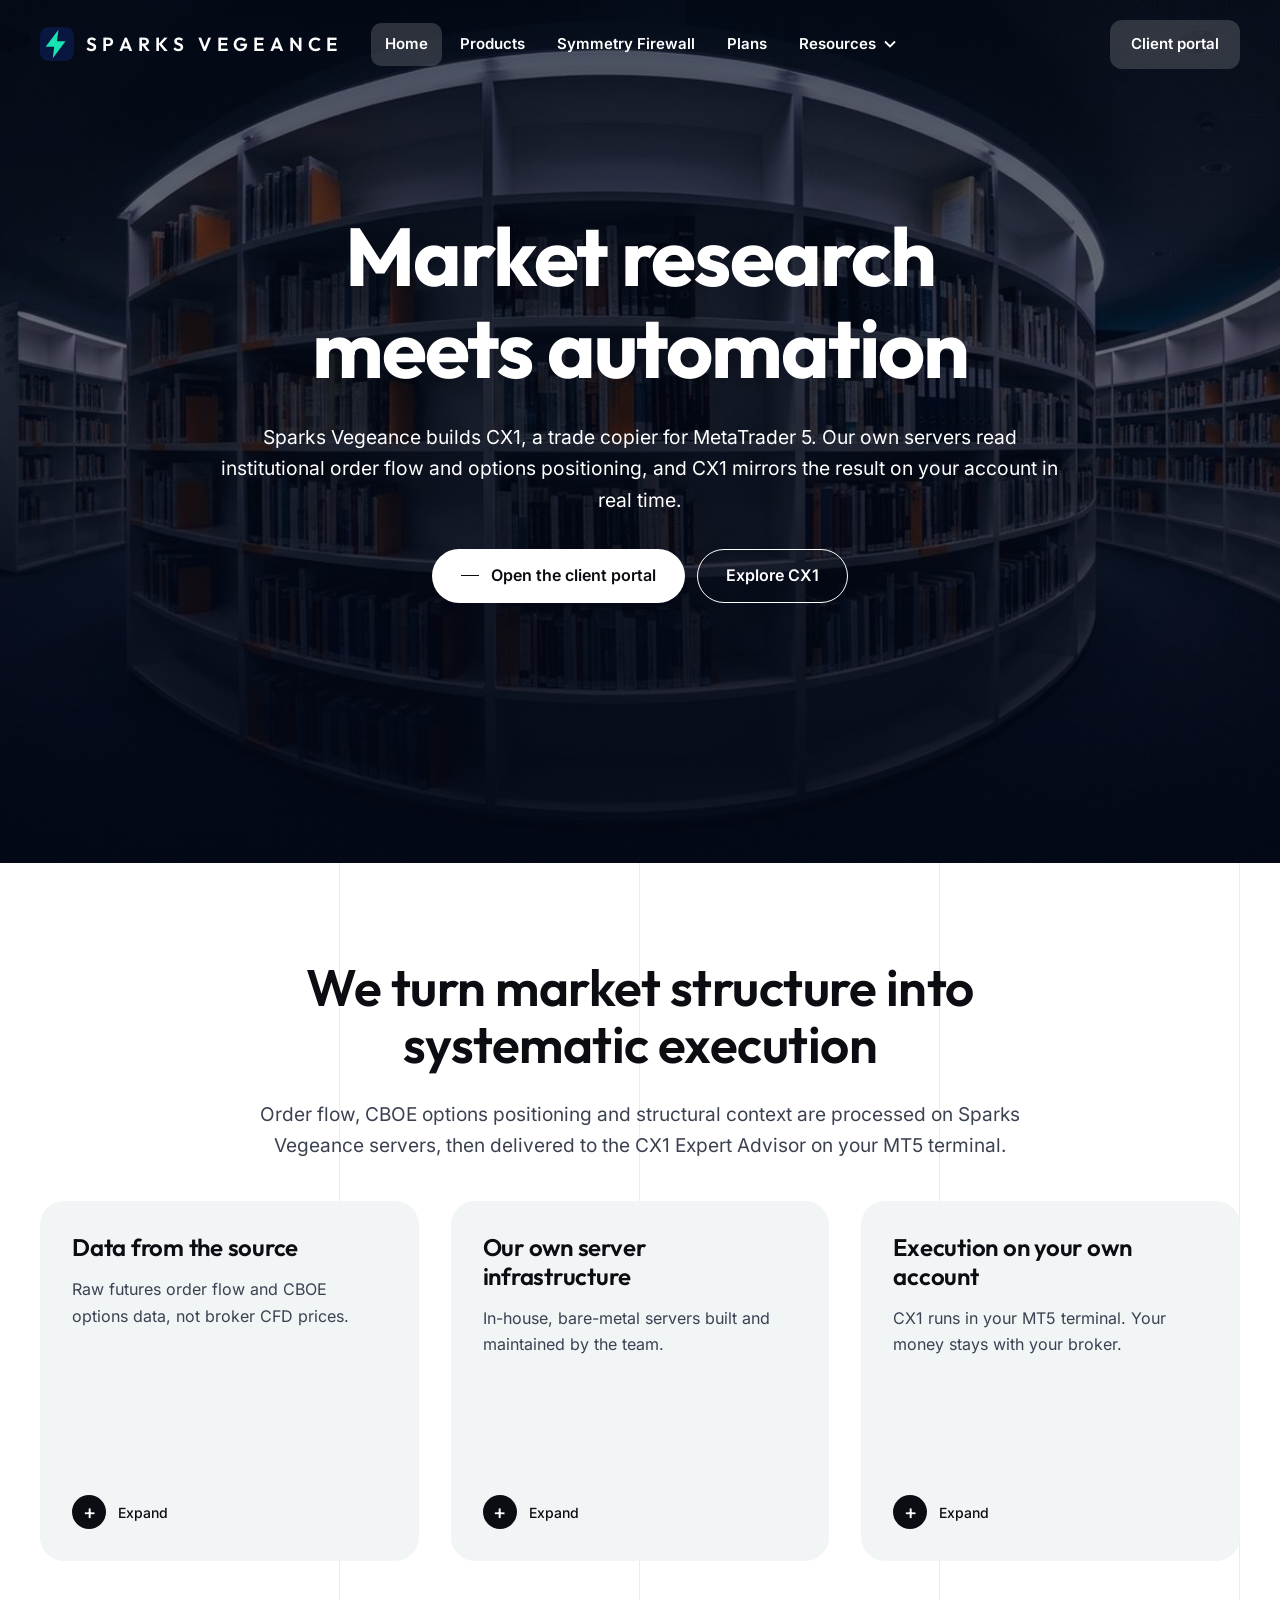
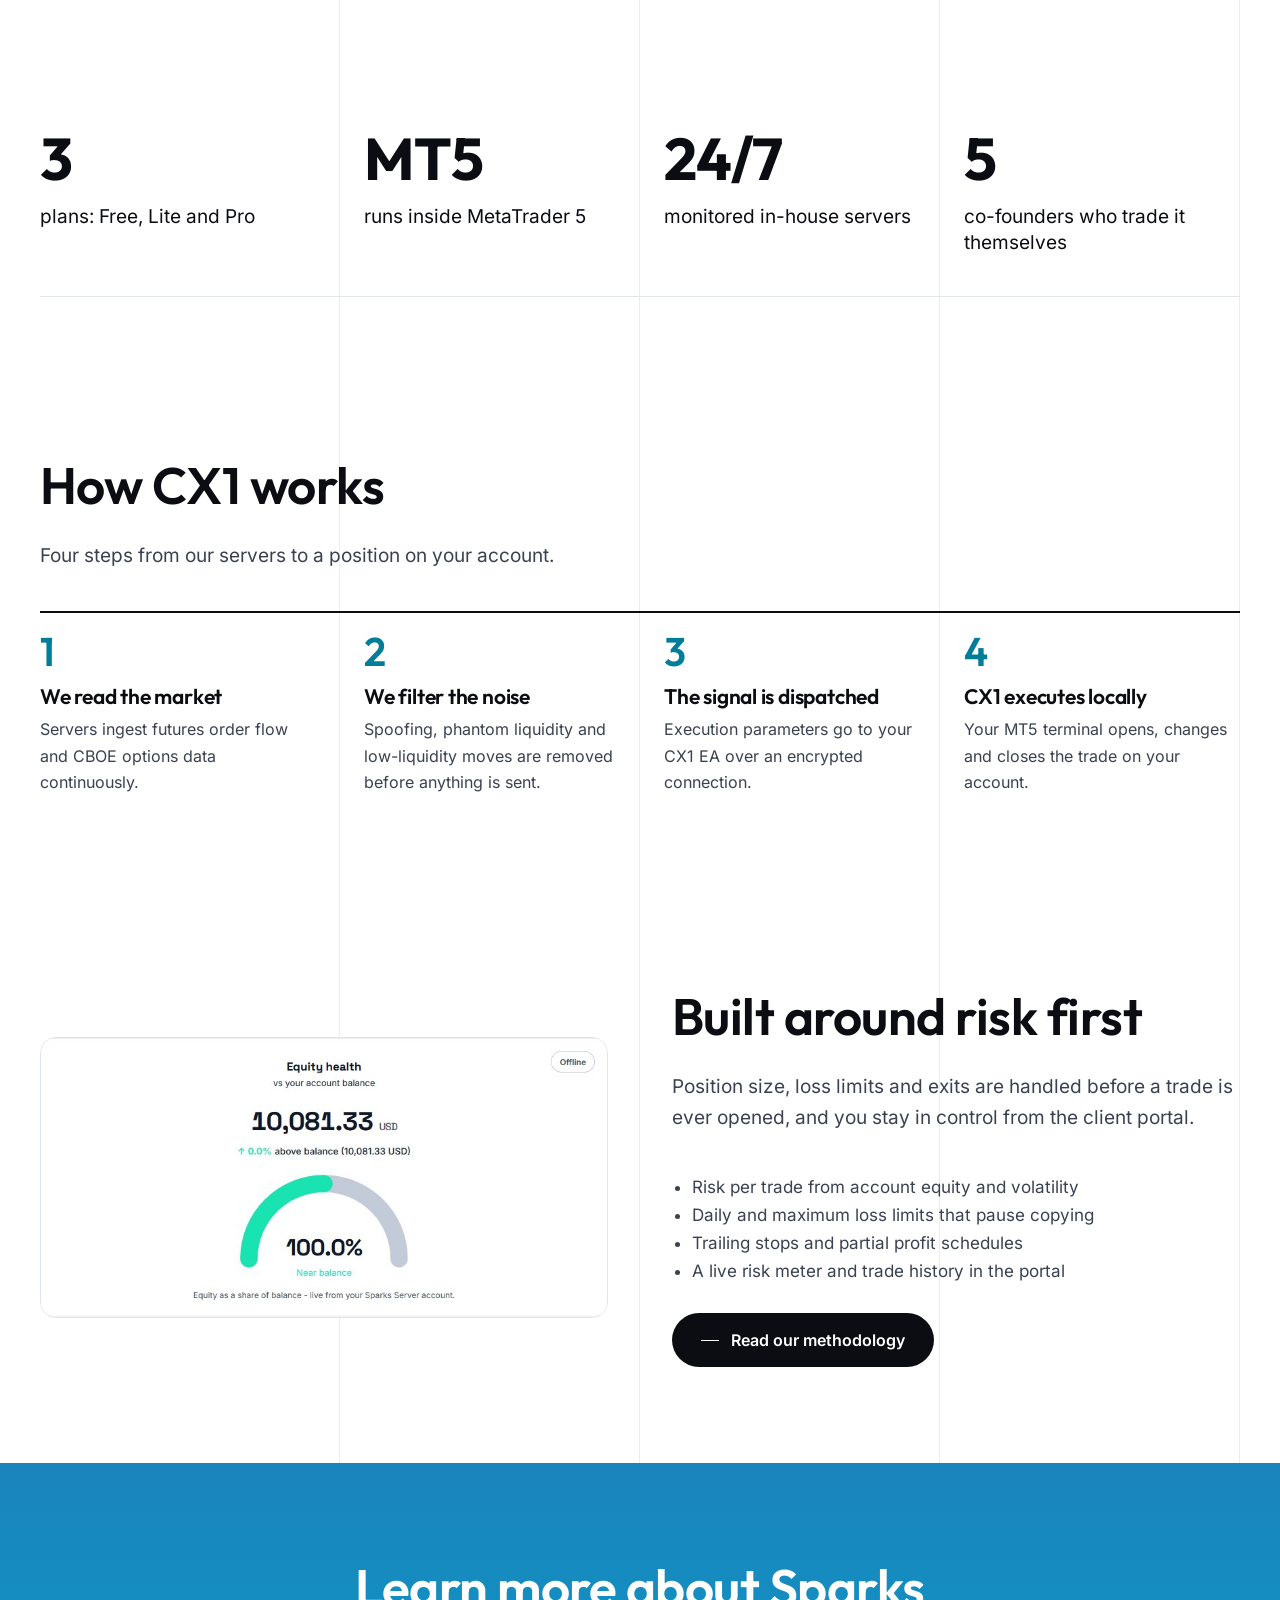
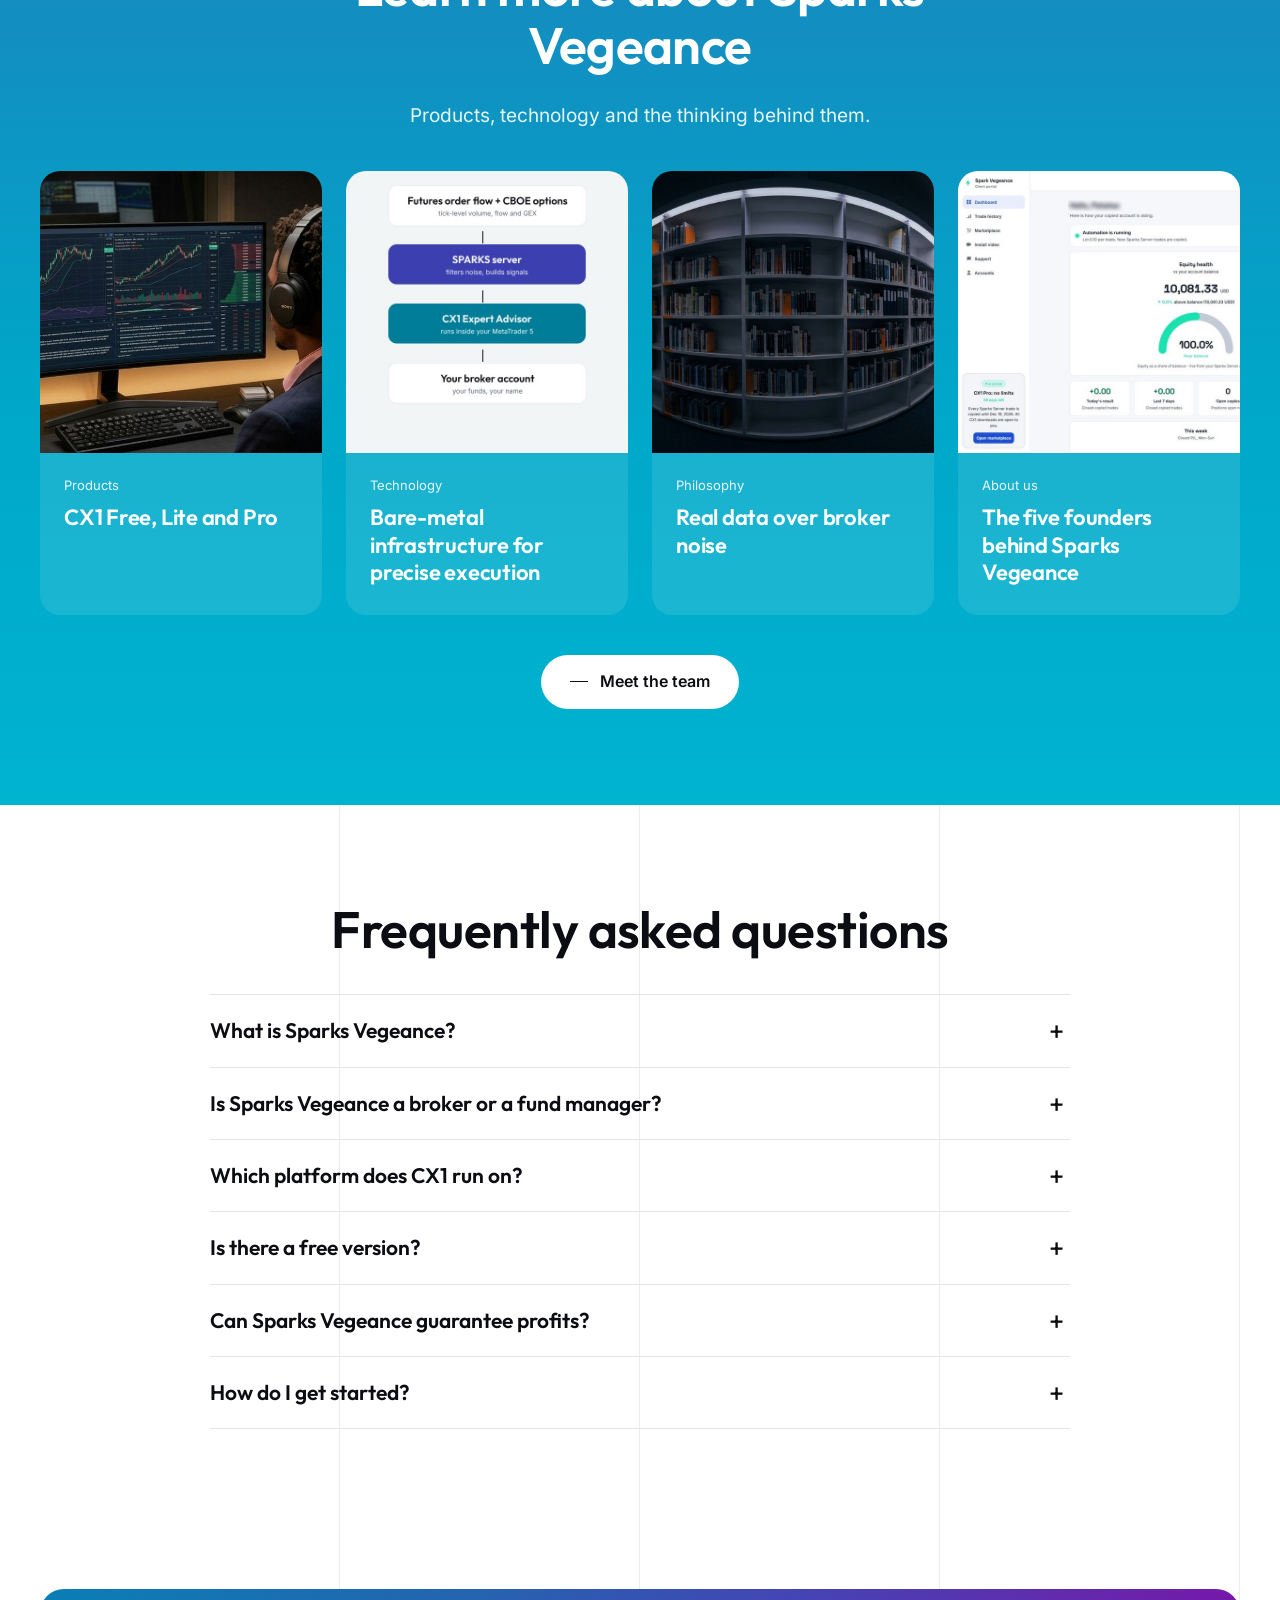
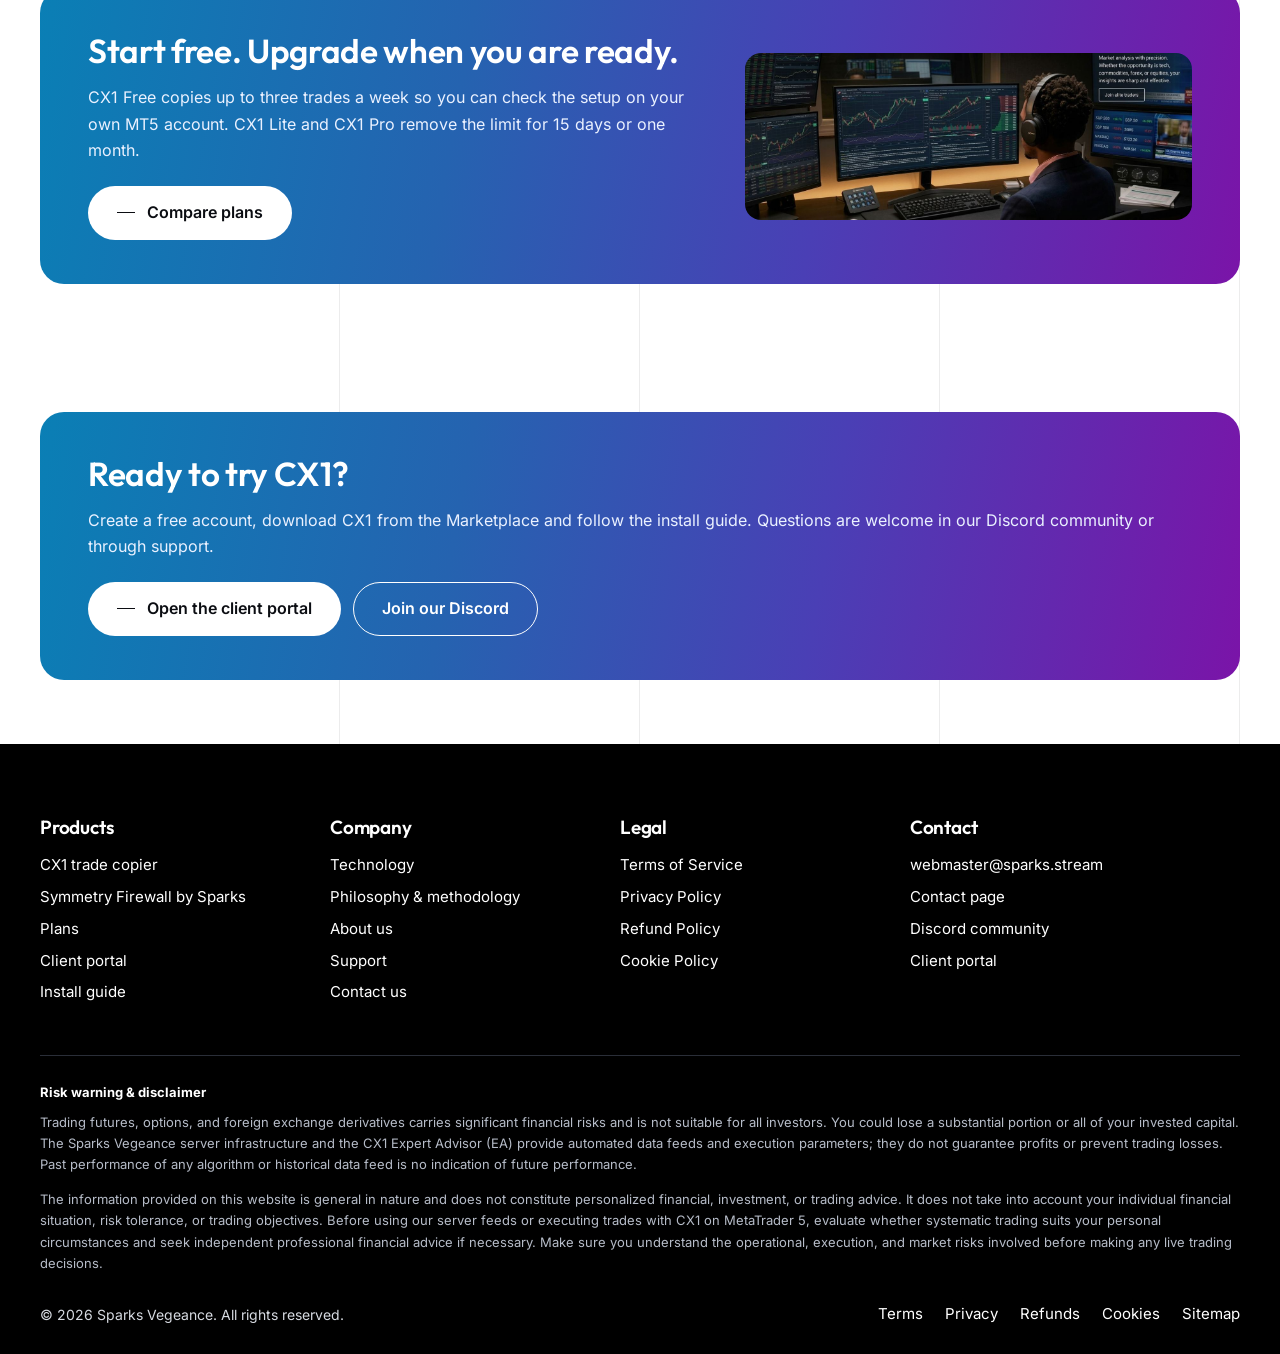
==== commit 9f12e9ec: "Add files via upload" ====
--- a/index.html
+++ b/index.html
@@ -34,9 +34,9 @@
 <a class="skip" href="#main">Skip to content</a>
 <header class="top dark"><div class="wrap bar">
 <a class="logo" href="index.html" aria-label="Sparks Vegeance home"><svg viewBox="0 0 24 24" aria-hidden="true" focusable="false"><rect width="24" height="24" rx="6" fill="#081640"/><path d="M13 2 4 14h6l-1 8 9-12h-6l1-8z" fill="#19E3B1"/></svg><span>SPARKS VEGEANCE</span></a>
-<nav class="nav" aria-label="Main"><ul><li><a href="index.html" aria-current="page">Home</a></li><li><a href="products.html">Products</a></li><li><a href="products.html#plans">Plans</a></li><li class="has-menu"><a href="support.html" aria-haspopup="true">Resources <svg class="chev" viewBox="0 0 12 8" aria-hidden="true" width="12" height="8"><path d="M1 1.5 6 6.5 11 1.5" fill="none" stroke="currentColor" stroke-width="1.8"/></svg></a><div class="dd" role="group" aria-label="Resources"><div class="col"><h3>Learn</h3><a href="technology.html">Technology</a><a href="philosophy.html">Philosophy</a><a href="products.html#plans">Plans and pricing</a><a href="products.html#install">Install guide</a></div><div class="col"><h3>Support</h3><a href="support.html">Help centre</a><a href="contact.html">Contact us</a><a href="https://discord.gg/RXwKEGaGU" rel="noopener">Discord community</a><a href="https://client.vegeance.online" rel="noopener">Client portal</a></div><div class="col"><h3>Company</h3><a href="about.html">About us</a><a href="terms.html">Terms of Service</a><a href="privacy.html">Privacy Policy</a><a href="refund.html">Refund Policy</a></div></div></li></ul></nav>
+<nav class="nav" aria-label="Main"><ul><li><a href="index.html" aria-current="page">Home</a></li><li><a href="products.html">Products</a></li><li><a href="symmetry-firewall.html">Symmetry Firewall</a></li><li><a href="products.html#plans">Plans</a></li><li class="has-menu"><a href="support.html" aria-haspopup="true">Resources <svg class="chev" viewBox="0 0 12 8" aria-hidden="true" width="12" height="8"><path d="M1 1.5 6 6.5 11 1.5" fill="none" stroke="currentColor" stroke-width="1.8"/></svg></a><div class="dd" role="group" aria-label="Resources"><div class="col"><h3>Learn</h3><a href="technology.html">Technology</a><a href="philosophy.html">Philosophy</a><a href="products.html#plans">Plans and pricing</a><a href="products.html#install">Install guide</a></div><div class="col"><h3>Support</h3><a href="support.html">Help centre</a><a href="contact.html">Contact us</a><a href="https://discord.gg/RXwKEGaGU" rel="noopener">Discord community</a><a href="https://client.vegeance.online" rel="noopener">Client portal</a></div><div class="col"><h3>Company</h3><a href="about.html">About us</a><a href="terms.html">Terms of Service</a><a href="privacy.html">Privacy Policy</a><a href="refund.html">Refund Policy</a></div></div></li></ul></nav>
 <a class="pill" href="https://client.vegeance.online" rel="noopener">Client portal</a>
-<details class="menu"><summary>Menu</summary><div class="menu-panel"><h3>Menu</h3><a href="index.html" aria-current="page">Home</a><a href="products.html">Products</a><a href="products.html#plans">Plans</a><h3>Learn</h3><a href="technology.html">Technology</a><a href="philosophy.html">Philosophy</a><a href="products.html#plans">Plans and pricing</a><a href="products.html#install">Install guide</a><h3>Support</h3><a href="support.html">Help centre</a><a href="contact.html">Contact us</a><a href="https://discord.gg/RXwKEGaGU" rel="noopener">Discord community</a><a href="https://client.vegeance.online" rel="noopener">Client portal</a><h3>Company</h3><a href="about.html">About us</a><a href="terms.html">Terms of Service</a><a href="privacy.html">Privacy Policy</a><a href="refund.html">Refund Policy</a><a class="cta" href="https://client.vegeance.online" rel="noopener">Client portal</a></div></details>
+<details class="menu"><summary>Menu</summary><div class="menu-panel"><h3>Menu</h3><a href="index.html" aria-current="page">Home</a><a href="products.html">Products</a><a href="symmetry-firewall.html">Symmetry Firewall</a><a href="products.html#plans">Plans</a><h3>Learn</h3><a href="technology.html">Technology</a><a href="philosophy.html">Philosophy</a><a href="products.html#plans">Plans and pricing</a><a href="products.html#install">Install guide</a><h3>Support</h3><a href="support.html">Help centre</a><a href="contact.html">Contact us</a><a href="https://discord.gg/RXwKEGaGU" rel="noopener">Discord community</a><a href="https://client.vegeance.online" rel="noopener">Client portal</a><h3>Company</h3><a href="about.html">About us</a><a href="terms.html">Terms of Service</a><a href="privacy.html">Privacy Policy</a><a href="refund.html">Refund Policy</a><a class="cta" href="https://client.vegeance.online" rel="noopener">Client portal</a></div></details>
 </div></header>
 <main id="main">
 
@@ -117,7 +117,7 @@
 </main>
 <footer class="foot"><div class="wrap">
 <div class="fgrid">
-<div><h4>Products</h4><ul><li><a href="products.html">CX1 trade copier</a></li><li><a href="products.html#plans">Plans</a></li><li><a href="products.html#portal">Client portal</a></li><li><a href="products.html#install">Install guide</a></li></ul></div>
+<div><h4>Products</h4><ul><li><a href="products.html">CX1 trade copier</a></li><li><a href="symmetry-firewall.html">Symmetry Firewall by Sparks</a></li><li><a href="products.html#plans">Plans</a></li><li><a href="products.html#portal">Client portal</a></li><li><a href="products.html#install">Install guide</a></li></ul></div>
 <div><h4>Company</h4><ul><li><a href="technology.html">Technology</a></li><li><a href="philosophy.html">Philosophy &amp; methodology</a></li><li><a href="about.html">About us</a></li><li><a href="support.html">Support</a></li><li><a href="contact.html">Contact us</a></li></ul></div>
 <div><h4>Legal</h4><ul><li><a href="terms.html">Terms of Service</a></li><li><a href="privacy.html">Privacy Policy</a></li><li><a href="refund.html">Refund Policy</a></li><li><a href="cookies.html">Cookie Policy</a></li></ul></div>
 <div><h4>Contact</h4><ul><li><a href="mailto:webmaster@sparks.stream">webmaster@sparks.stream</a></li><li><a href="contact.html">Contact page</a></li><li><a href="https://discord.gg/RXwKEGaGU" rel="noopener">Discord community</a></li><li><a href="https://client.vegeance.online" rel="noopener">Client portal</a></li></ul></div>
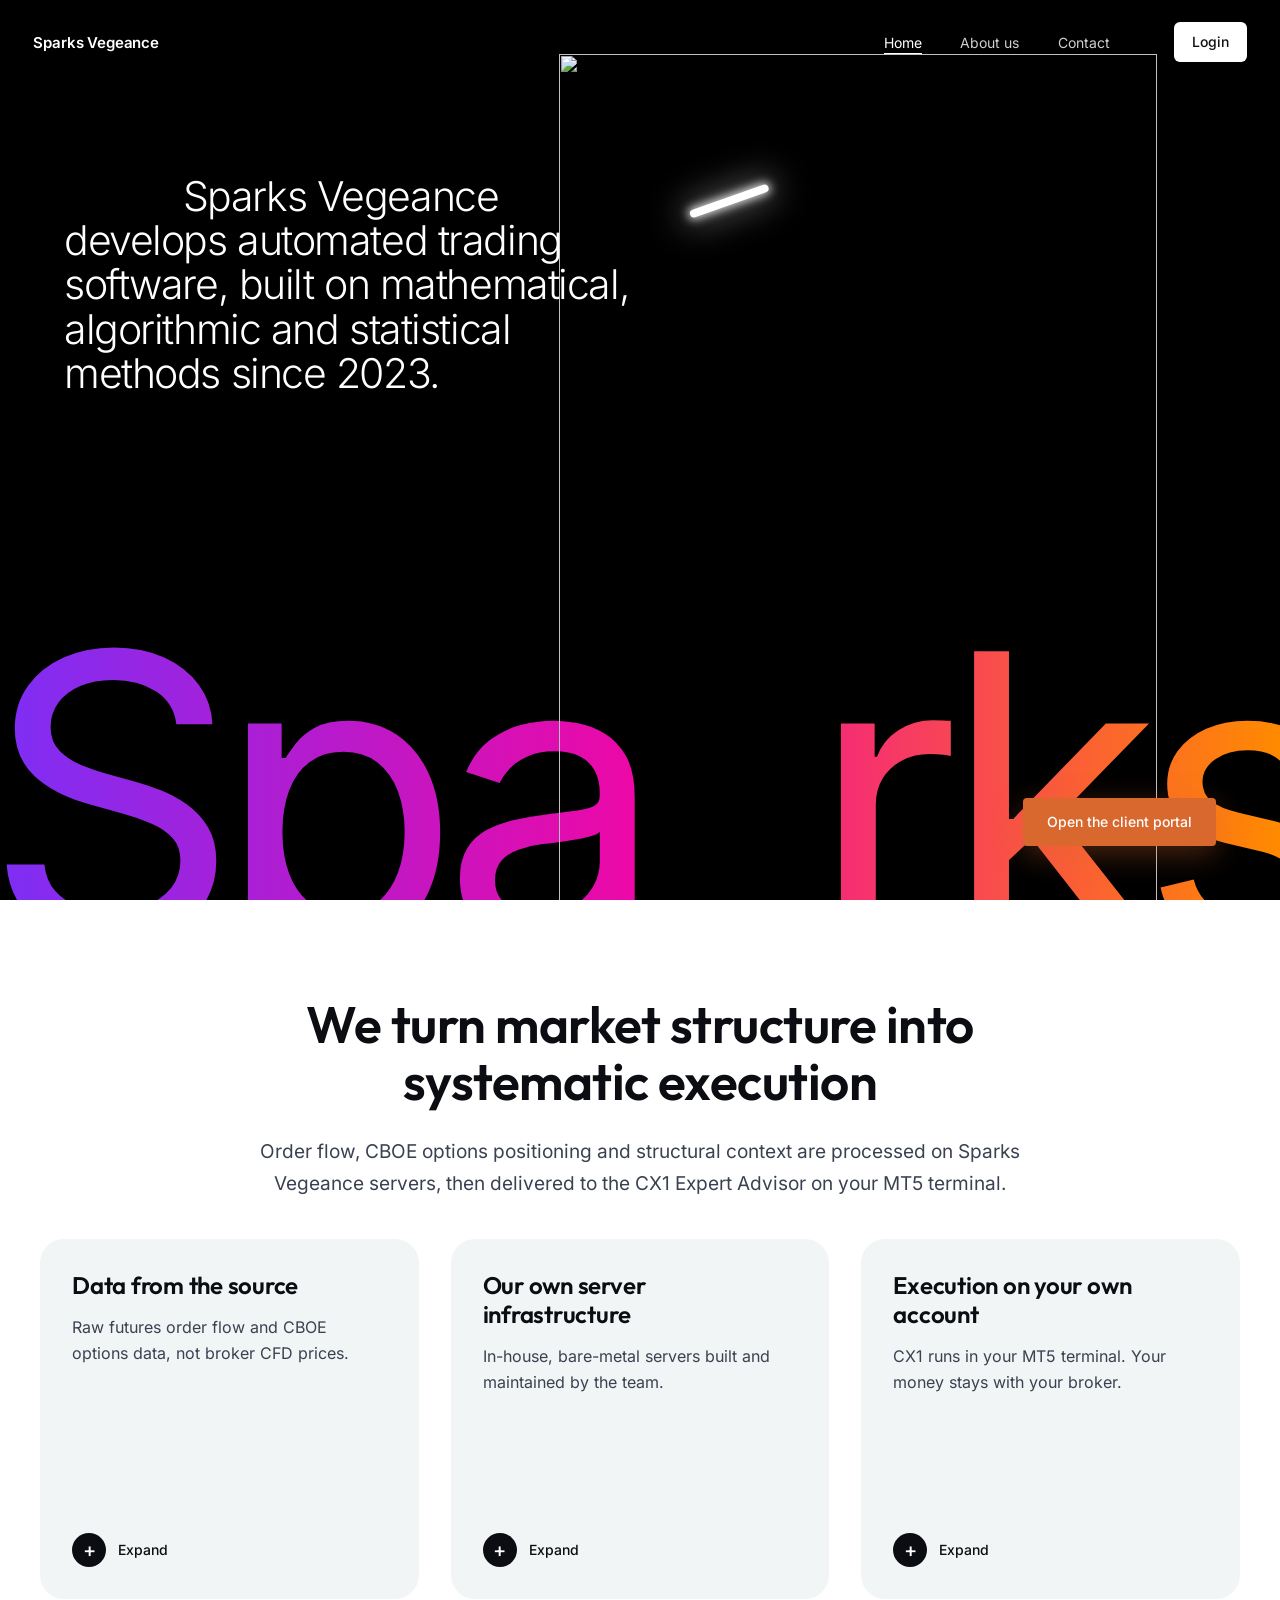
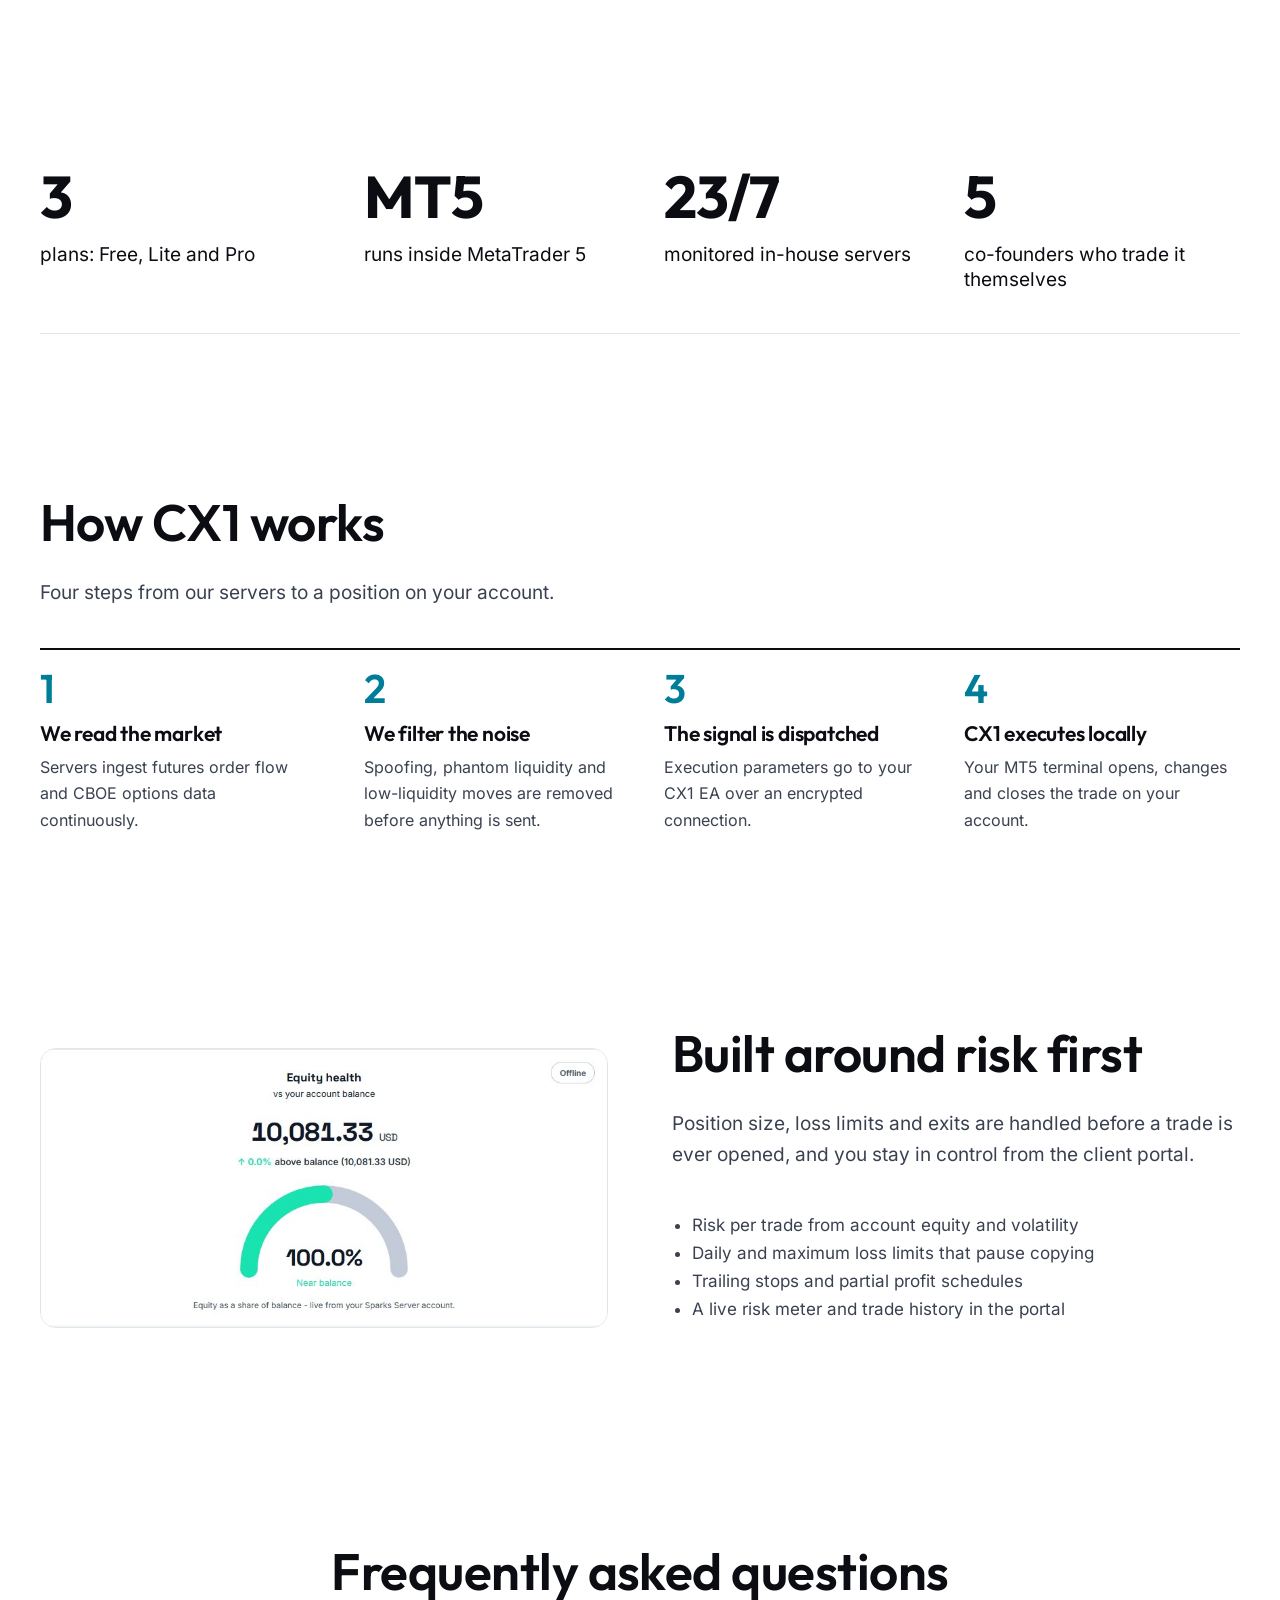
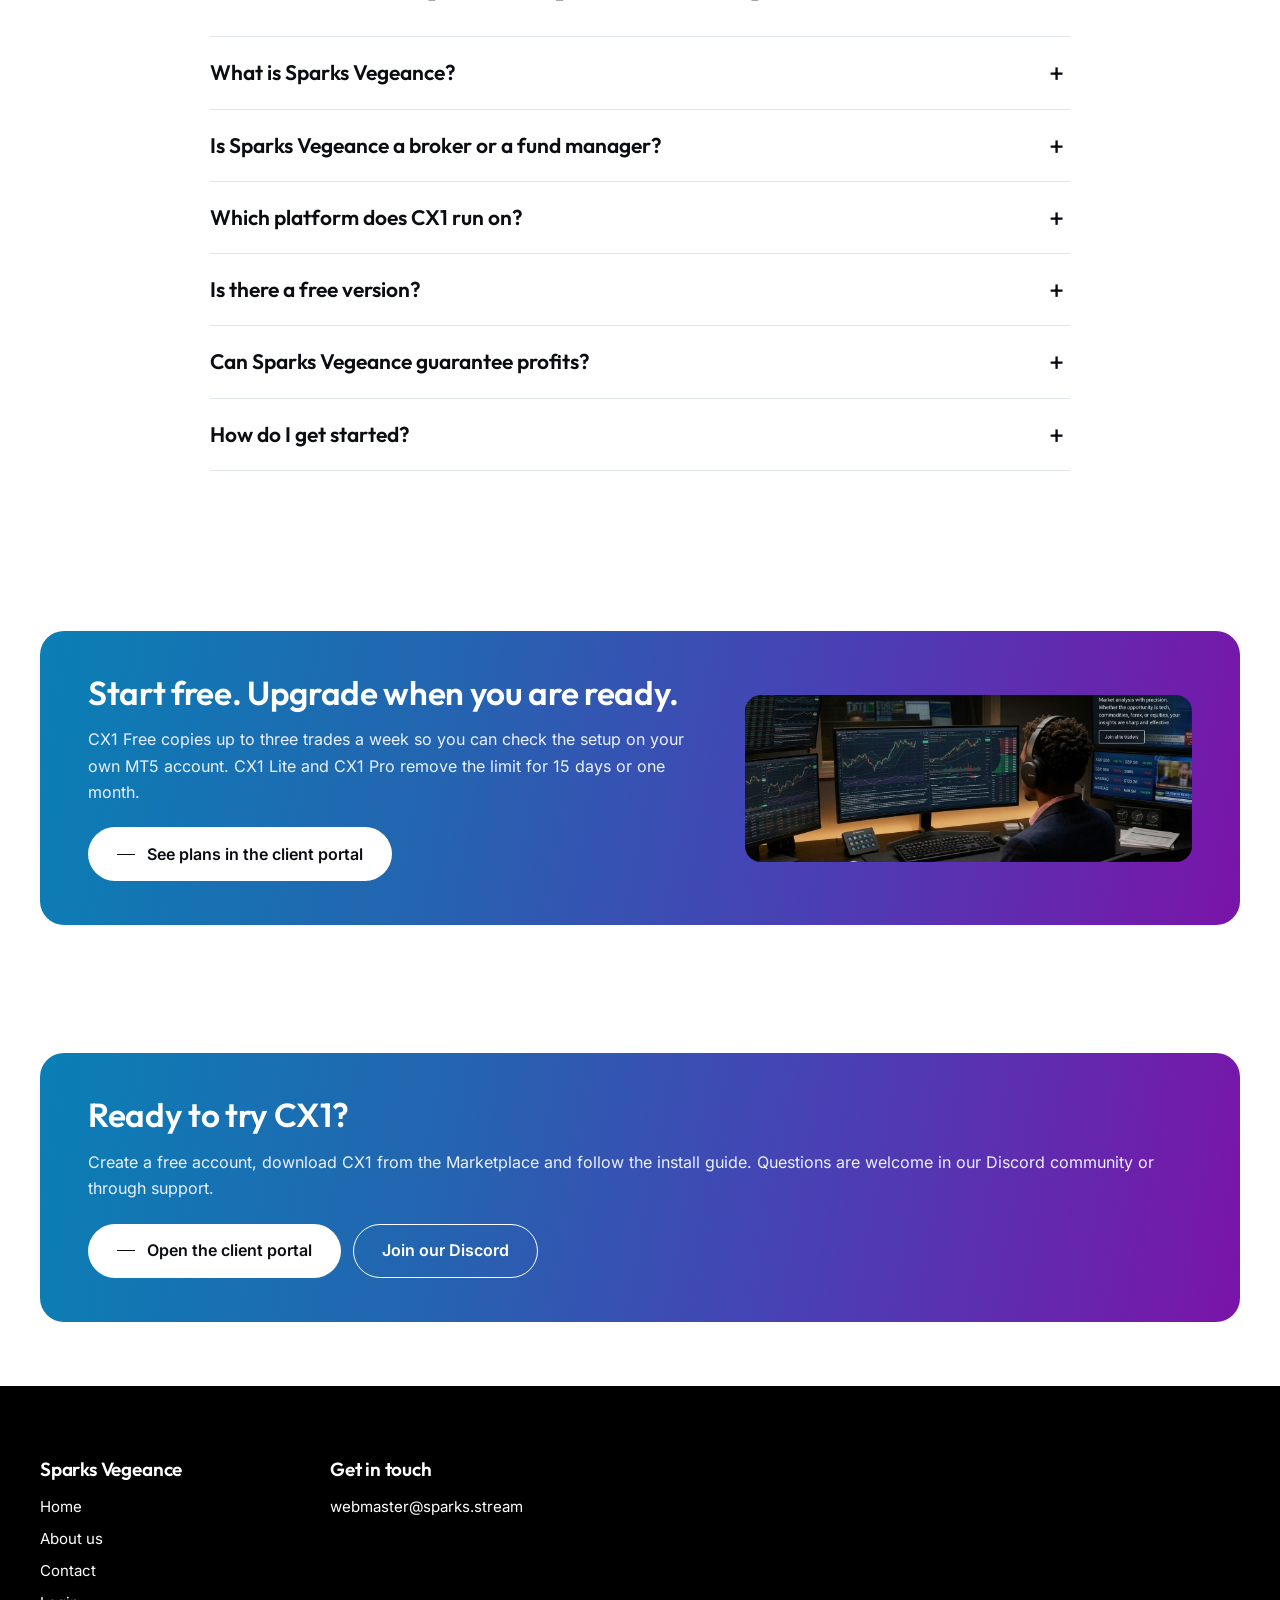
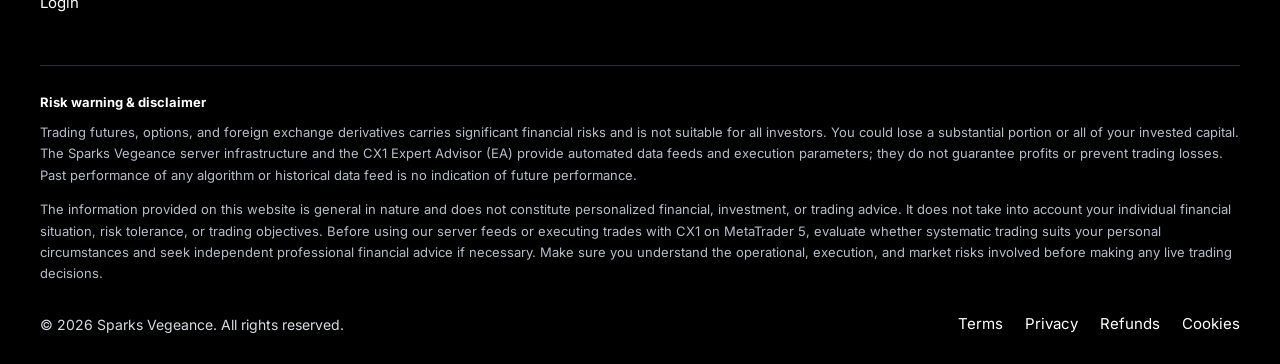
==== commit 40310c02: "Add files via upload" ====
--- a/index.html
+++ b/index.html
@@ -7,7 +7,7 @@
 <meta name="description" content="Sparks Vegeance builds CX1, a MetaTrader 5 trade copier powered by order flow and options data from our own servers. Start free, upgrade to Lite or Pro.">
 <meta name="robots" content="index,follow,max-image-preview:large">
 <link rel="canonical" href="https://sparks.stream/">
-<meta name="theme-color" content="#ffffff">
+<meta name="theme-color" content="#000000">
 <link rel="icon" href="assets/img/favicon.svg" type="image/svg+xml">
 <meta property="og:type" content="website">
 <meta property="og:site_name" content="Sparks Vegeance">
@@ -24,35 +24,36 @@
 <link rel="preload" href="assets/fonts/outfit-latin-wght-normal.woff2" as="font" type="font/woff2" crossorigin>
 <link rel="preload" href="assets/fonts/inter-latin-wght-normal.woff2" as="font" type="font/woff2" crossorigin>
 <link rel="stylesheet" href="assets/style.css">
+<link rel="stylesheet" href="assets/home.css?v=9">
 
 <script type="application/ld+json">{"@context": "https://schema.org", "@type": "Organization", "@id": "https://sparks.stream/#org", "name": "Sparks Vegeance", "alternateName": "SPARKS", "url": "https://sparks.stream/", "logo": "https://sparks.stream/assets/img/favicon.svg", "email": "webmaster@sparks.stream", "sameAs": ["https://discord.gg/RXwKEGaGU"], "description": "Sparks Vegeance is an independent trading technology and research project that builds the CX1 trade copier for MetaTrader 5."}</script>
 <script type="application/ld+json">{"@context": "https://schema.org", "@type": "WebSite", "@id": "https://sparks.stream/#site", "url": "https://sparks.stream/", "name": "Sparks Vegeance", "publisher": {"@id": "https://sparks.stream/#org"}}</script>
 <script type="application/ld+json">{"@context": "https://schema.org", "@type": "FAQPage", "mainEntity": [{"@type": "Question", "name": "What is Sparks Vegeance?", "acceptedAnswer": {"@type": "Answer", "text": "Sparks Vegeance is an independent trading technology and research project. We run our own server infrastructure that processes order flow and options data, and we deliver the result to your MetaTrader 5 account through the CX1 Expert Advisor."}}, {"@type": "Question", "name": "Is Sparks Vegeance a broker or a fund manager?", "acceptedAnswer": {"@type": "Answer", "text": "No. Sparks Vegeance sells software and access to a client portal. We never hold, pool or manage your money. Your funds stay with your own broker, in an account in your own name."}}, {"@type": "Question", "name": "Which platform does CX1 run on?", "acceptedAnswer": {"@type": "Answer", "text": "CX1 is an Expert Advisor for MetaTrader 5 (MT5). It runs on your own computer or VPS, inside your own MT5 terminal."}}, {"@type": "Question", "name": "Is there a free version?", "acceptedAnswer": {"@type": "Answer", "text": "Yes. CX1 Free copies up to 3 trades per week so you can see how it works. CX1 Lite gives unlimited copying for 15 days and CX1 Pro gives unlimited copying for one month. Lite and Pro are paid plans; prices are shown in the client portal."}}, {"@type": "Question", "name": "Can Sparks Vegeance guarantee profits?", "acceptedAnswer": {"@type": "Answer", "text": "No. Trading carries a high risk of loss and no software can remove it. Read the risk warning at the bottom of every page before you trade."}}, {"@type": "Question", "name": "How do I get started?", "acceptedAnswer": {"@type": "Answer", "text": "Create a free account in the client portal, download CX1 from the Marketplace, copy it into your MT5 Experts folder, allow WebRequest for the Sparks Vegeance server, and enter your MT5 account number in the portal."}}]}</script>
-<script type="application/ld+json">{"@context": "https://schema.org", "@type": "SoftwareApplication", "name": "CX1 trade copier", "applicationCategory": "FinanceApplication", "operatingSystem": "Windows (MetaTrader 5)", "url": "https://sparks.stream/products.html", "description": "CX1 is a MetaTrader 5 Expert Advisor that mirrors trades from the Sparks Vegeance server on your own account.", "offers": [{"@type": "Offer", "name": "CX1 Free", "price": "0", "priceCurrency": "USD"}]}</script>
+<script type="application/ld+json">{"@context": "https://schema.org", "@type": "SoftwareApplication", "name": "CX1 trade copier", "applicationCategory": "FinanceApplication", "operatingSystem": "Windows (MetaTrader 5)", "url": "https://sparks.stream/", "description": "CX1 is a MetaTrader 5 Expert Advisor that mirrors trades from the Sparks Vegeance server on your own account.", "offers": [{"@type": "Offer", "name": "CX1 Free", "price": "0", "priceCurrency": "USD"}]}</script>
 </head>
 <body>
 <a class="skip" href="#main">Skip to content</a>
-<header class="top dark"><div class="wrap bar">
-<a class="logo" href="index.html" aria-label="Sparks Vegeance home"><svg viewBox="0 0 24 24" aria-hidden="true" focusable="false"><rect width="24" height="24" rx="6" fill="#081640"/><path d="M13 2 4 14h6l-1 8 9-12h-6l1-8z" fill="#19E3B1"/></svg><span>SPARKS VEGEANCE</span></a>
-<nav class="nav" aria-label="Main"><ul><li><a href="index.html" aria-current="page">Home</a></li><li><a href="products.html">Products</a></li><li><a href="symmetry-firewall.html">Symmetry Firewall</a></li><li><a href="products.html#plans">Plans</a></li><li class="has-menu"><a href="support.html" aria-haspopup="true">Resources <svg class="chev" viewBox="0 0 12 8" aria-hidden="true" width="12" height="8"><path d="M1 1.5 6 6.5 11 1.5" fill="none" stroke="currentColor" stroke-width="1.8"/></svg></a><div class="dd" role="group" aria-label="Resources"><div class="col"><h3>Learn</h3><a href="technology.html">Technology</a><a href="philosophy.html">Philosophy</a><a href="products.html#plans">Plans and pricing</a><a href="products.html#install">Install guide</a></div><div class="col"><h3>Support</h3><a href="support.html">Help centre</a><a href="contact.html">Contact us</a><a href="https://discord.gg/RXwKEGaGU" rel="noopener">Discord community</a><a href="https://client.vegeance.online" rel="noopener">Client portal</a></div><div class="col"><h3>Company</h3><a href="about.html">About us</a><a href="terms.html">Terms of Service</a><a href="privacy.html">Privacy Policy</a><a href="refund.html">Refund Policy</a></div></div></li></ul></nav>
-<a class="pill" href="https://client.vegeance.online" rel="noopener">Client portal</a>
-<details class="menu"><summary>Menu</summary><div class="menu-panel"><h3>Menu</h3><a href="index.html" aria-current="page">Home</a><a href="products.html">Products</a><a href="symmetry-firewall.html">Symmetry Firewall</a><a href="products.html#plans">Plans</a><h3>Learn</h3><a href="technology.html">Technology</a><a href="philosophy.html">Philosophy</a><a href="products.html#plans">Plans and pricing</a><a href="products.html#install">Install guide</a><h3>Support</h3><a href="support.html">Help centre</a><a href="contact.html">Contact us</a><a href="https://discord.gg/RXwKEGaGU" rel="noopener">Discord community</a><a href="https://client.vegeance.online" rel="noopener">Client portal</a><h3>Company</h3><a href="about.html">About us</a><a href="terms.html">Terms of Service</a><a href="privacy.html">Privacy Policy</a><a href="refund.html">Refund Policy</a><a class="cta" href="https://client.vegeance.online" rel="noopener">Client portal</a></div></details>
-</div></header>
-<main id="main">
-
-<section class="hero photo"><div class="wrap">
-<h1>Market research meets automation</h1>
-<p class="lead">Sparks Vegeance builds CX1, a trade copier for MetaTrader 5. Our own servers read institutional order flow and options positioning, and CX1 mirrors the result on your account in real time.</p>
-<div class="actions"><a class="btn light dash" href="https://client.vegeance.online" rel="noopener">Open the client portal</a><a class="btn line" href="products.html">Explore CX1</a></div>
-</div></section>
-
+<section class="gx" aria-labelledby="gx-title">
+<p class="gx-word" aria-hidden="true"><span class="a">Spa</span><span class="b">rks</span></p>
+<div class="gx-bot" aria-hidden="true"><img src="assets/img/robot-bust.webp" width="1196" height="1800" alt=""><span class="gx-eye"></span></div>
+<header class="gx-top">
+<a class="gx-brand" href="index.html" aria-label="Sparks Vegeance home">Sparks Vegeance</a>
+<nav class="gx-nav" aria-label="Main"><ul><li><a href="index.html" aria-current="page">Home</a></li><li><a href="about.html">About us</a></li><li><a href="contact.html">Contact</a></li></ul></nav>
+<a class="gx-login" href="https://client.vegeance.online" rel="noopener">Login</a>
+</header>
+<main id="main" class="gx-main">
+<h1 id="gx-title">Sparks Vegeance develops automated trading software, built on mathematical, algorithmic and statistical methods since 2023.</h1>
+<a class="gx-cta" href="https://client.vegeance.online" rel="noopener">Open the client portal</a>
+</main>
+</section>
+<div class="gx-rest">
 <section class="sec bg center"><div class="wrap">
 <h2>We turn market structure into systematic execution</h2>
 <p class="sub">Order flow, CBOE options positioning and structural context are processed on Sparks Vegeance servers, then delivered to the CX1 Expert Advisor on your MT5 terminal.</p>
 <div class="cards">
 <details class="card"><summary><h3>Data from the source</h3><p>Raw futures order flow and CBOE options data, not broker CFD prices.</p><span class="tog"><i></i>Expand</span></summary><div class="body"><p>Most retail charts are built on off-exchange CFD pricing. Sparks Vegeance ingests centralized futures and options data directly, so the signals reflect where real orders sit.</p><ul><li>Futures volume and aggressor trades</li><li>Options volume, sweeps and open interest</li><li>Gamma exposure (GEX) levels</li></ul></div></details>
-<details class="card"><summary><h3>Our own server infrastructure</h3><p>In-house, bare-metal servers built and maintained by the team.</p><span class="tog"><i></i>Expand</span></summary><div class="body"><p>The pipeline runs on physical machines we own, with UPS power, a failover network line and 24/7 monitoring, so there is no shared cloud hypervisor between the data and your trade.</p><p><a href="technology.html">Read about the technology</a></p></div></details>
-<details class="card"><summary><h3>Execution on your own account</h3><p>CX1 runs in your MT5 terminal. Your money stays with your broker.</p><span class="tog"><i></i>Expand</span></summary><div class="body"><p>CX1 mirrors trades on your account with your broker. Sparks Vegeance never holds, pools or manages client funds, and a built-in loss limit can pause copying when you say stop.</p><p><a href="products.html">See what CX1 does</a></p></div></details>
+<details class="card"><summary><h3>Our own server infrastructure</h3><p>In-house, bare-metal servers built and maintained by the team.</p><span class="tog"><i></i>Expand</span></summary><div class="body"><p>The pipeline runs on physical machines we own, with UPS power, a failover network line and 24/7 monitoring, so there is no shared cloud hypervisor between the data and your trade.</p></div></details>
+<details class="card"><summary><h3>Execution on your own account</h3><p>CX1 runs in your MT5 terminal. Your money stays with your broker.</p><span class="tog"><i></i>Expand</span></summary><div class="body"><p>CX1 mirrors trades on your account with your broker. Sparks Vegeance never holds, pools or manages client funds, and a built-in loss limit can pause copying when you say stop.</p></div></details>
 </div>
 </div></section>
 
@@ -80,22 +81,9 @@
 <div class="row rev">
 <div><h2>Built around risk first</h2>
 <p class="sub" style="margin-inline:0">Position size, loss limits and exits are handled before a trade is ever opened, and you stay in control from the client portal.</p>
-<ul style="color:var(--ink2);padding-left:20px;margin:0 0 28px"><li>Risk per trade from account equity and volatility</li><li>Daily and maximum loss limits that pause copying</li><li>Trailing stops and partial profit schedules</li><li>A live risk meter and trade history in the portal</li></ul>
-<a class="btn dark dash" href="philosophy.html">Read our methodology</a></div>
+<ul style="color:var(--ink2);padding-left:20px;margin:0 0 28px"><li>Risk per trade from account equity and volatility</li><li>Daily and maximum loss limits that pause copying</li><li>Trailing stops and partial profit schedules</li><li>A live risk meter and trade history in the portal</li></ul></div>
 <img class="shot" src="assets/img/risk-meter.jpg" width="836" height="412" alt="The equity health meter in the Sparks Vegeance client portal" loading="lazy">
 </div></div></section>
-
-<section class="sec band"><div class="wrap center">
-<h2>Learn more about Sparks Vegeance</h2>
-<p class="sub">Products, technology and the thinking behind them.</p>
-<div class="tiles">
-<a class="tile" href="products.html"><img src="assets/img/trading-desk.jpg" alt="" loading="lazy" width="600" height="600"><div class="t"><small>Products</small><h3>CX1 Free, Lite and Pro</h3></div></a>
-<a class="tile" href="technology.html"><img src="assets/img/tech-tile.jpg" alt="" loading="lazy" width="600" height="600"><div class="t"><small>Technology</small><h3>Bare-metal infrastructure for precise execution</h3></div></a>
-<a class="tile" href="philosophy.html"><img src="assets/img/library.jpg" alt="" loading="lazy" width="600" height="600"><div class="t"><small>Philosophy</small><h3>Real data over broker noise</h3></div></a>
-<a class="tile" href="about.html"><img src="assets/img/about-tile.jpg" alt="" loading="lazy" width="600" height="600"><div class="t"><small>About us</small><h3>The five founders behind Sparks Vegeance</h3></div></a>
-</div>
-<a class="btn light dash" href="about.html">Meet the team</a>
-</div></section>
 
 <section class="sec bg center"><div class="wrap">
 <h2>Frequently asked questions</h2>
@@ -106,7 +94,7 @@
 <div class="banner">
 <div><h2>Start free. Upgrade when you are ready.</h2>
 <p>CX1 Free copies up to three trades a week so you can check the setup on your own MT5 account. CX1 Lite and CX1 Pro remove the limit for 15 days or one month.</p>
-<a class="btn light dash" href="products.html#plans">Compare plans</a></div>
+<a class="btn light dash" href="https://client.vegeance.online" rel="noopener">See plans in the client portal</a></div>
 <img src="assets/img/trading-desk.jpg" width="1400" height="526" alt="A trader reviewing market charts on several monitors" loading="lazy">
 </div></div></section>
 
@@ -114,19 +102,17 @@
 <div class="banner one"><div><h2>Ready to try CX1?</h2><p>Create a free account, download CX1 from the Marketplace and follow the install guide. Questions are welcome in our Discord community or through support.</p>
 <span class="btns"><a class="btn light dash" href="https://client.vegeance.online" rel="noopener">Open the client portal</a><a class="btn line" style="color:#fff;border-color:#fff" href="https://discord.gg/RXwKEGaGU" rel="noopener">Join our Discord</a></span></div></div></div></section>
 
-</main>
+</div>
 <footer class="foot"><div class="wrap">
 <div class="fgrid">
-<div><h4>Products</h4><ul><li><a href="products.html">CX1 trade copier</a></li><li><a href="symmetry-firewall.html">Symmetry Firewall by Sparks</a></li><li><a href="products.html#plans">Plans</a></li><li><a href="products.html#portal">Client portal</a></li><li><a href="products.html#install">Install guide</a></li></ul></div>
-<div><h4>Company</h4><ul><li><a href="technology.html">Technology</a></li><li><a href="philosophy.html">Philosophy &amp; methodology</a></li><li><a href="about.html">About us</a></li><li><a href="support.html">Support</a></li><li><a href="contact.html">Contact us</a></li></ul></div>
-<div><h4>Legal</h4><ul><li><a href="terms.html">Terms of Service</a></li><li><a href="privacy.html">Privacy Policy</a></li><li><a href="refund.html">Refund Policy</a></li><li><a href="cookies.html">Cookie Policy</a></li></ul></div>
-<div><h4>Contact</h4><ul><li><a href="mailto:webmaster@sparks.stream">webmaster@sparks.stream</a></li><li><a href="contact.html">Contact page</a></li><li><a href="https://discord.gg/RXwKEGaGU" rel="noopener">Discord community</a></li><li><a href="https://client.vegeance.online" rel="noopener">Client portal</a></li></ul></div>
+<div><h4>Sparks Vegeance</h4><ul><li><a href="index.html">Home</a></li><li><a href="about.html">About us</a></li><li><a href="contact.html">Contact</a></li><li><a href="https://client.vegeance.online" rel="noopener">Login</a></li></ul></div>
+<div><h4>Get in touch</h4><ul><li><a href="mailto:webmaster@sparks.stream">webmaster@sparks.stream</a></li></ul></div>
 </div>
 <div class="risk"><strong>Risk warning &amp; disclaimer</strong>
 <p>Trading futures, options, and foreign exchange derivatives carries significant financial risks and is not suitable for all investors. You could lose a substantial portion or all of your invested capital. The Sparks Vegeance server infrastructure and the CX1 Expert Advisor (EA) provide automated data feeds and execution parameters; they do not guarantee profits or prevent trading losses. Past performance of any algorithm or historical data feed is no indication of future performance.</p>
 <p>The information provided on this website is general in nature and does not constitute personalized financial, investment, or trading advice. It does not take into account your individual financial situation, risk tolerance, or trading objectives. Before using our server feeds or executing trades with CX1 on MetaTrader 5, evaluate whether systematic trading suits your personal circumstances and seek independent professional financial advice if necessary. Make sure you understand the operational, execution, and market risks involved before making any live trading decisions.</p></div>
-<div class="legal"><span>&copy; 2026 Sparks Vegeance. All rights reserved.</span><ul><li><a href="terms.html">Terms</a></li><li><a href="privacy.html">Privacy</a></li><li><a href="refund.html">Refunds</a></li><li><a href="cookies.html">Cookies</a></li><li><a href="sitemap.xml">Sitemap</a></li></ul></div>
+<div class="legal"><span>&copy; 2026 Sparks Vegeance. All rights reserved.</span><ul><li><a href="terms.html">Terms</a></li><li><a href="privacy.html">Privacy</a></li><li><a href="refund.html">Refunds</a></li><li><a href="cookies.html">Cookies</a></li></ul></div>
 </div></footer>
-<script src="assets/count.js" defer></script>
+<script src="assets/count.js?v=2" defer></script>
 </body>
 </html>
--- a/assets/style.css
+++ b/assets/style.css
@@ -39,8 +39,10 @@
 .nav a:hover,.nav li:focus-within>a,.has-menu:hover>a{background:rgba(11,13,18,.08)}
 .nav a[aria-current="page"]{background:rgba(11,13,18,.08)}
 .chev{width:12px;height:8px}
-.dd{display:none;position:absolute;left:0;right:auto;top:100%;padding-top:10px;width:min(720px,100%)}
-.has-menu:hover>.dd,.has-menu:focus-within>.dd{display:grid;grid-template-columns:repeat(3,1fr)}
+.has-menu{position:relative}
+.dd{display:grid;grid-template-columns:repeat(3,1fr);visibility:hidden;opacity:0;position:absolute;right:0;left:auto;top:100%;padding-top:14px;width:720px;max-width:calc(100vw - 48px);transition:visibility 0s linear .35s,opacity 0s linear .35s;z-index:30}
+.has-menu:hover>.dd,.has-menu:focus-within>.dd{visibility:visible;opacity:1;transition-delay:0s}
+.has-menu::after{content:"";position:absolute;left:0;right:0;top:100%;height:16px}
 .dd{background:transparent}
 .dd .col{background:#fff;border:1px solid var(--line);padding:22px 24px;display:flex;flex-direction:column;gap:2px}
 .dd .col:first-child{border-radius:16px 0 0 16px}
--- a/assets/home.css
+++ b/assets/home.css
@@ -0,0 +1,47 @@
+/* Home hero: black stage, the robot on the right with a glowing visor light,
+   a huge gradient "Sparks" behind it, the statement top-left and the call to action bottom-right. */
+.gx{position:relative;min-height:100vh;min-height:100svh;overflow:hidden;isolation:isolate;color:#fff;background:#000}
+
+/* the big word, behind the robot, one gradient across all letters */
+.gx-word{position:absolute;z-index:0;left:-.04em;right:0;bottom:-.24em;margin:0;white-space:nowrap;
+  font:400 clamp(150px,31vw,560px)/1 var(--body);letter-spacing:-.055em;pointer-events:none;user-select:none;
+  background:linear-gradient(90deg,#7b2ff7 0%,#f107a3 52%,#ff8a00 100%);-webkit-background-clip:text;background-clip:text;color:transparent}
+.gx-word .b{margin-left:.42em}
+
+/* the robot (picture + the animated visor light on top of it) */
+.gx-bot{position:absolute;z-index:1;bottom:-6vh;left:67%;height:100vh;aspect-ratio:1196/1800;transform:translateX(-50%)}
+.gx-bot img{display:block;width:100%;height:100%;max-width:none;filter:drop-shadow(0 0 60px rgba(255,255,255,.06))}
+.gx-eye{position:absolute;left:28.5%;top:16.3%;width:13.8%;aspect-ratio:10.4;border-radius:999px;transform:translate(-50%,-50%) rotate(-19.4deg);
+  background:#fff;box-shadow:0 0 10px 2px rgba(255,255,255,.85),0 0 34px 8px rgba(255,255,255,.35);animation:gxEye 5.5s steps(1,end) infinite}
+@keyframes gxEye{0%{background:#fff;box-shadow:0 0 10px 2px rgba(255,255,255,.85),0 0 34px 8px rgba(255,255,255,.35);opacity:1}30%{background:#fff;box-shadow:0 0 10px 2px rgba(255,255,255,.85),0 0 34px 8px rgba(255,255,255,.35);opacity:1}31%{background:#3a0d0d;box-shadow:none;opacity:.55}32.5%{background:#fff;box-shadow:0 0 10px 2px rgba(255,255,255,.85),0 0 34px 8px rgba(255,255,255,.35);opacity:1}34%{background:#3a0d0d;box-shadow:none;opacity:.55}35%{background:#ff2b2b;box-shadow:0 0 12px 3px rgba(255,40,40,.95),0 0 46px 12px rgba(255,30,30,.45);opacity:1}36.5%{background:#3a0d0d;box-shadow:none;opacity:.55}37.5%{background:#ff2b2b;box-shadow:0 0 12px 3px rgba(255,40,40,.95),0 0 46px 12px rgba(255,30,30,.45);opacity:1}62%{background:#ff2b2b;box-shadow:0 0 12px 3px rgba(255,40,40,.95),0 0 46px 12px rgba(255,30,30,.45);opacity:1}63%{background:#ff2b2b;box-shadow:0 0 6px 1px rgba(255,40,40,.6);opacity:.7}64%{background:#ff2b2b;box-shadow:0 0 12px 3px rgba(255,40,40,.95),0 0 46px 12px rgba(255,30,30,.45);opacity:1}66%{background:#3a0d0d;box-shadow:none;opacity:.55}67%{background:#ff2b2b;box-shadow:0 0 12px 3px rgba(255,40,40,.95),0 0 46px 12px rgba(255,30,30,.45);opacity:1}80%{background:#ff2b2b;box-shadow:0 0 12px 3px rgba(255,40,40,.95),0 0 46px 12px rgba(255,30,30,.45);opacity:1}81%{background:#3a0d0d;box-shadow:none;opacity:.55}82.5%{background:#fff;box-shadow:0 0 10px 2px rgba(255,255,255,.85),0 0 34px 8px rgba(255,255,255,.35);opacity:1}84%{background:#3a0d0d;box-shadow:none;opacity:.55}85.5%{background:#fff;box-shadow:0 0 10px 2px rgba(255,255,255,.85),0 0 34px 8px rgba(255,255,255,.35);opacity:1}100%{background:#fff;box-shadow:0 0 10px 2px rgba(255,255,255,.85),0 0 34px 8px rgba(255,255,255,.35);opacity:1}}
+
+/* header */
+.gx-top{position:relative;z-index:3;display:grid;grid-template-columns:1fr auto auto;align-items:center;gap:clamp(24px,5vw,80px);padding:22px clamp(18px,2.6vw,36px)}
+.gx-brand{color:#fff;text-decoration:none;font:600 15px/1 var(--body);letter-spacing:-.01em}
+.gx-nav ul{display:flex;gap:clamp(22px,3vw,40px);list-style:none;margin:0;padding:0}
+.gx-nav a{color:#cfcfcf;text-decoration:none;font:400 14px/1 var(--body);padding:8px 0}
+.gx-nav a:hover,.gx-nav a:focus-visible,.gx-nav a[aria-current="page"]{color:#fff;text-decoration:underline;text-underline-offset:5px}
+.gx-login{background:#fff;color:#111;text-decoration:none;font:500 14px/1 var(--body);padding:13px 18px;border-radius:6px}
+.gx-login:hover{background:#e6e6e6}
+
+/* statement */
+.gx-main{position:static}
+.gx-main::before{display:none}
+.gx-main h1{position:relative;z-index:3;max-width:min(620px,46vw);margin:clamp(40px,10vh,110px) 0 0 clamp(18px,5vw,66px);
+  font:300 clamp(30px,3.2vw,46px)/1.08 var(--body);letter-spacing:-.035em;text-indent:2.9em;color:#fff}
+.gx-cta{position:absolute;z-index:3;right:clamp(18px,5vw,66px);bottom:clamp(28px,6vh,60px);display:inline-flex;align-items:center;justify-content:center;
+  min-height:48px;padding:12px 24px;border-radius:4px;background:#d9682e;color:#fff;text-decoration:none;font:500 14px/1 var(--body);
+  box-shadow:0 8px 30px rgba(217,104,46,.35)}
+.gx-cta:hover{background:#c25722}
+.gx a:focus-visible{outline:2px solid #fff;outline-offset:3px}
+
+@media (max-width:760px){
+  .gx-top{grid-template-columns:1fr auto;gap:14px}
+  .gx-nav{grid-column:1/-1;grid-row:2}
+  .gx-nav ul{gap:20px}
+  .gx-main h1{max-width:none;margin:18px 18px 0;font-size:clamp(26px,7.6vw,34px);text-indent:1.6em}
+  .gx-bot{height:70vh;bottom:-10vh;left:50%}
+  .gx-word{font-size:36vw;bottom:-.2em}
+  .gx-cta{left:18px;right:18px;bottom:22px}
+}
+@media (prefers-reduced-motion:reduce){.gx-eye{animation:none}}
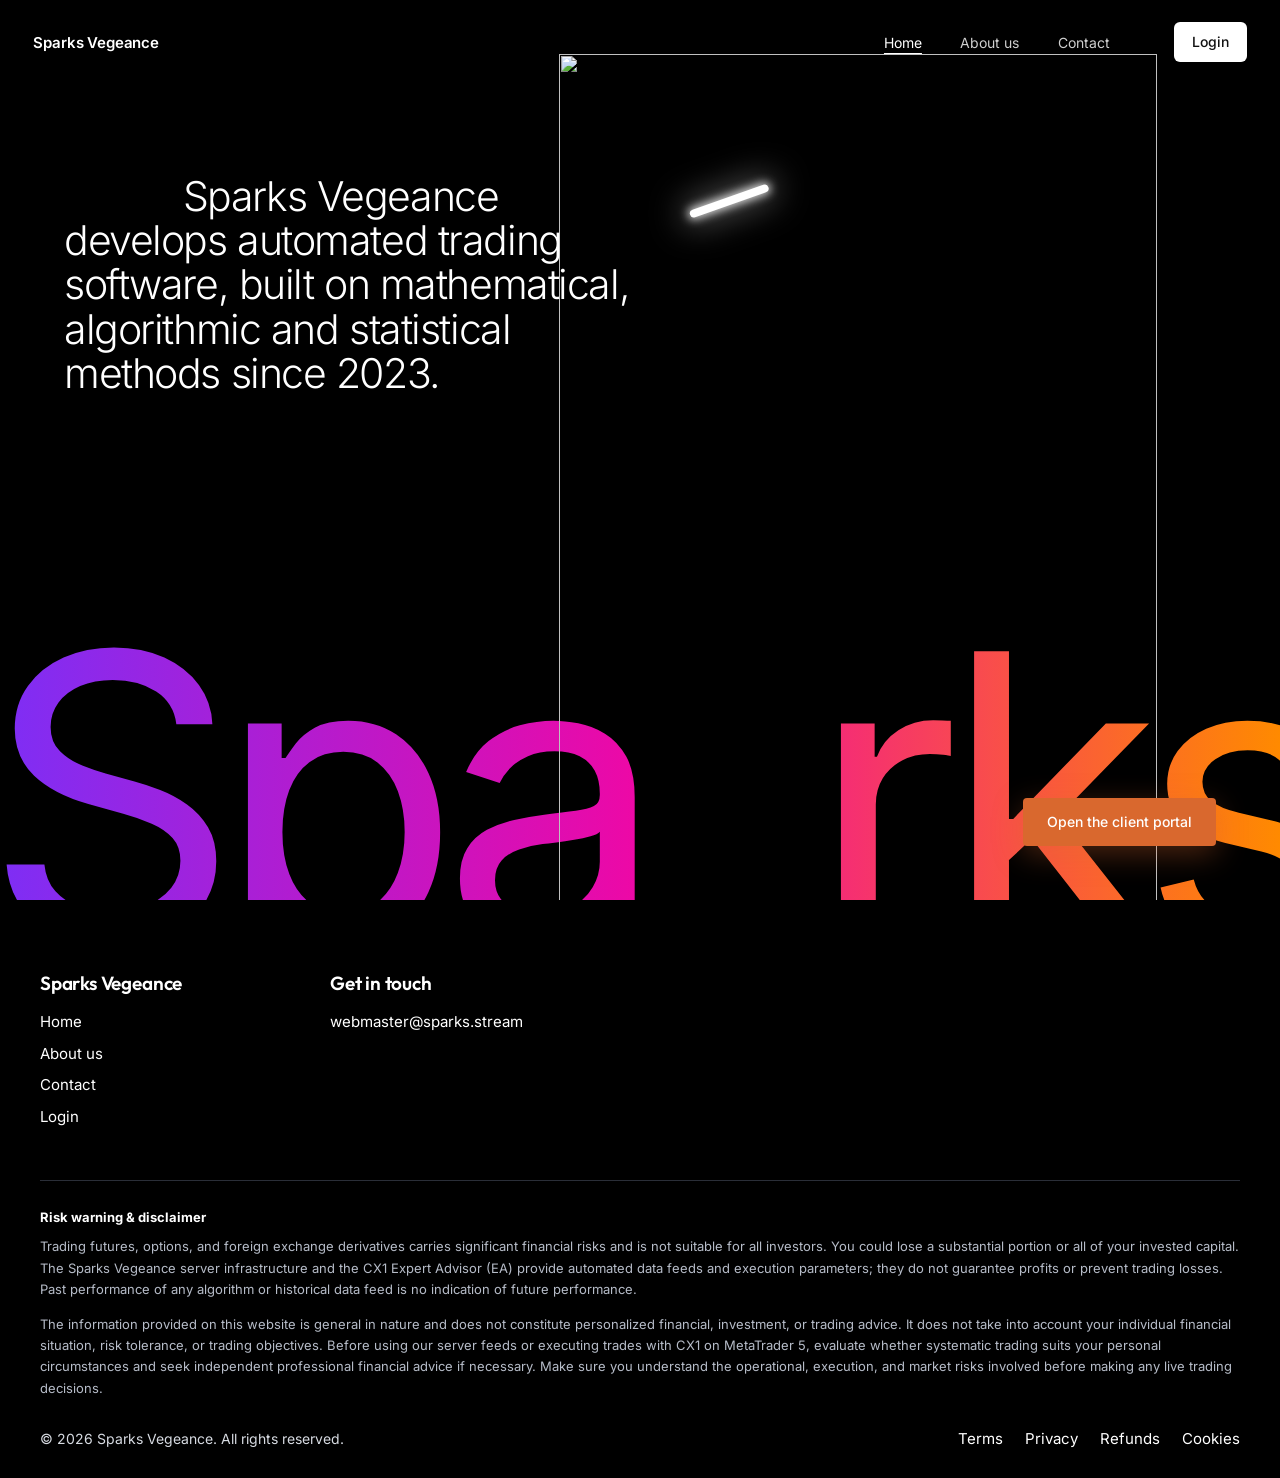
==== commit 8225ad91: "Add files via upload" ====
--- a/index.html
+++ b/index.html
@@ -24,11 +24,10 @@
 <link rel="preload" href="assets/fonts/outfit-latin-wght-normal.woff2" as="font" type="font/woff2" crossorigin>
 <link rel="preload" href="assets/fonts/inter-latin-wght-normal.woff2" as="font" type="font/woff2" crossorigin>
 <link rel="stylesheet" href="assets/style.css">
-<link rel="stylesheet" href="assets/home.css?v=9">
+<link rel="stylesheet" href="assets/home.css?v=10">
 
 <script type="application/ld+json">{"@context": "https://schema.org", "@type": "Organization", "@id": "https://sparks.stream/#org", "name": "Sparks Vegeance", "alternateName": "SPARKS", "url": "https://sparks.stream/", "logo": "https://sparks.stream/assets/img/favicon.svg", "email": "webmaster@sparks.stream", "sameAs": ["https://discord.gg/RXwKEGaGU"], "description": "Sparks Vegeance is an independent trading technology and research project that builds the CX1 trade copier for MetaTrader 5."}</script>
 <script type="application/ld+json">{"@context": "https://schema.org", "@type": "WebSite", "@id": "https://sparks.stream/#site", "url": "https://sparks.stream/", "name": "Sparks Vegeance", "publisher": {"@id": "https://sparks.stream/#org"}}</script>
-<script type="application/ld+json">{"@context": "https://schema.org", "@type": "FAQPage", "mainEntity": [{"@type": "Question", "name": "What is Sparks Vegeance?", "acceptedAnswer": {"@type": "Answer", "text": "Sparks Vegeance is an independent trading technology and research project. We run our own server infrastructure that processes order flow and options data, and we deliver the result to your MetaTrader 5 account through the CX1 Expert Advisor."}}, {"@type": "Question", "name": "Is Sparks Vegeance a broker or a fund manager?", "acceptedAnswer": {"@type": "Answer", "text": "No. Sparks Vegeance sells software and access to a client portal. We never hold, pool or manage your money. Your funds stay with your own broker, in an account in your own name."}}, {"@type": "Question", "name": "Which platform does CX1 run on?", "acceptedAnswer": {"@type": "Answer", "text": "CX1 is an Expert Advisor for MetaTrader 5 (MT5). It runs on your own computer or VPS, inside your own MT5 terminal."}}, {"@type": "Question", "name": "Is there a free version?", "acceptedAnswer": {"@type": "Answer", "text": "Yes. CX1 Free copies up to 3 trades per week so you can see how it works. CX1 Lite gives unlimited copying for 15 days and CX1 Pro gives unlimited copying for one month. Lite and Pro are paid plans; prices are shown in the client portal."}}, {"@type": "Question", "name": "Can Sparks Vegeance guarantee profits?", "acceptedAnswer": {"@type": "Answer", "text": "No. Trading carries a high risk of loss and no software can remove it. Read the risk warning at the bottom of every page before you trade."}}, {"@type": "Question", "name": "How do I get started?", "acceptedAnswer": {"@type": "Answer", "text": "Create a free account in the client portal, download CX1 from the Marketplace, copy it into your MT5 Experts folder, allow WebRequest for the Sparks Vegeance server, and enter your MT5 account number in the portal."}}]}</script>
 <script type="application/ld+json">{"@context": "https://schema.org", "@type": "SoftwareApplication", "name": "CX1 trade copier", "applicationCategory": "FinanceApplication", "operatingSystem": "Windows (MetaTrader 5)", "url": "https://sparks.stream/", "description": "CX1 is a MetaTrader 5 Expert Advisor that mirrors trades from the Sparks Vegeance server on your own account.", "offers": [{"@type": "Offer", "name": "CX1 Free", "price": "0", "priceCurrency": "USD"}]}</script>
 </head>
 <body>
@@ -46,63 +45,6 @@
 <a class="gx-cta" href="https://client.vegeance.online" rel="noopener">Open the client portal</a>
 </main>
 </section>
-<div class="gx-rest">
-<section class="sec bg center"><div class="wrap">
-<h2>We turn market structure into systematic execution</h2>
-<p class="sub">Order flow, CBOE options positioning and structural context are processed on Sparks Vegeance servers, then delivered to the CX1 Expert Advisor on your MT5 terminal.</p>
-<div class="cards">
-<details class="card"><summary><h3>Data from the source</h3><p>Raw futures order flow and CBOE options data, not broker CFD prices.</p><span class="tog"><i></i>Expand</span></summary><div class="body"><p>Most retail charts are built on off-exchange CFD pricing. Sparks Vegeance ingests centralized futures and options data directly, so the signals reflect where real orders sit.</p><ul><li>Futures volume and aggressor trades</li><li>Options volume, sweeps and open interest</li><li>Gamma exposure (GEX) levels</li></ul></div></details>
-<details class="card"><summary><h3>Our own server infrastructure</h3><p>In-house, bare-metal servers built and maintained by the team.</p><span class="tog"><i></i>Expand</span></summary><div class="body"><p>The pipeline runs on physical machines we own, with UPS power, a failover network line and 24/7 monitoring, so there is no shared cloud hypervisor between the data and your trade.</p></div></details>
-<details class="card"><summary><h3>Execution on your own account</h3><p>CX1 runs in your MT5 terminal. Your money stays with your broker.</p><span class="tog"><i></i>Expand</span></summary><div class="body"><p>CX1 mirrors trades on your account with your broker. Sparks Vegeance never holds, pools or manages client funds, and a built-in loss limit can pause copying when you say stop.</p></div></details>
-</div>
-</div></section>
-
-<section class="sec tight bg"><div class="wrap">
-<div class="stats">
-<div class="stat"><strong data-count="3">3</strong><span>plans: Free, Lite and Pro</span></div>
-<div class="stat"><strong>MT<span data-count="5">5</span></strong><span>runs inside MetaTrader 5</span></div>
-<div class="stat"><strong><span data-count="24">24</span>/7</strong><span>monitored in-house servers</span></div>
-<div class="stat"><strong data-count="5">5</strong><span>co-founders who trade it themselves</span></div>
-</div></div></section>
-
-<section class="sec bg"><div class="wrap">
-<div class="row">
-<div class="left"><h2>How CX1 works</h2><p class="sub" style="margin-bottom:0">Four steps from our servers to a position on your account.</p></div>
-<div></div></div>
-<ol class="steps">
-<li><h3>We read the market</h3><p>Servers ingest futures order flow and CBOE options data continuously.</p></li>
-<li><h3>We filter the noise</h3><p>Spoofing, phantom liquidity and low-liquidity moves are removed before anything is sent.</p></li>
-<li><h3>The signal is dispatched</h3><p>Execution parameters go to your CX1 EA over an encrypted connection.</p></li>
-<li><h3>CX1 executes locally</h3><p>Your MT5 terminal opens, changes and closes the trade on your account.</p></li>
-</ol>
-</div></section>
-
-<section class="sec bg"><div class="wrap">
-<div class="row rev">
-<div><h2>Built around risk first</h2>
-<p class="sub" style="margin-inline:0">Position size, loss limits and exits are handled before a trade is ever opened, and you stay in control from the client portal.</p>
-<ul style="color:var(--ink2);padding-left:20px;margin:0 0 28px"><li>Risk per trade from account equity and volatility</li><li>Daily and maximum loss limits that pause copying</li><li>Trailing stops and partial profit schedules</li><li>A live risk meter and trade history in the portal</li></ul></div>
-<img class="shot" src="assets/img/risk-meter.jpg" width="836" height="412" alt="The equity health meter in the Sparks Vegeance client portal" loading="lazy">
-</div></div></section>
-
-<section class="sec bg center"><div class="wrap">
-<h2>Frequently asked questions</h2>
-<div class="faq"><details><summary>What is Sparks Vegeance?</summary><p>Sparks Vegeance is an independent trading technology and research project. We run our own server infrastructure that processes order flow and options data, and we deliver the result to your MetaTrader 5 account through the CX1 Expert Advisor.</p></details><details><summary>Is Sparks Vegeance a broker or a fund manager?</summary><p>No. Sparks Vegeance sells software and access to a client portal. We never hold, pool or manage your money. Your funds stay with your own broker, in an account in your own name.</p></details><details><summary>Which platform does CX1 run on?</summary><p>CX1 is an Expert Advisor for MetaTrader 5 (MT5). It runs on your own computer or VPS, inside your own MT5 terminal.</p></details><details><summary>Is there a free version?</summary><p>Yes. CX1 Free copies up to 3 trades per week so you can see how it works. CX1 Lite gives unlimited copying for 15 days and CX1 Pro gives unlimited copying for one month. Lite and Pro are paid plans; prices are shown in the client portal.</p></details><details><summary>Can Sparks Vegeance guarantee profits?</summary><p>No. Trading carries a high risk of loss and no software can remove it. Read the risk warning at the bottom of every page before you trade.</p></details><details><summary>How do I get started?</summary><p>Create a free account in the client portal, download CX1 from the Marketplace, copy it into your MT5 Experts folder, allow WebRequest for the Sparks Vegeance server, and enter your MT5 account number in the portal.</p></details></div>
-</div></section>
-
-<section class="sec tight bg"><div class="wrap">
-<div class="banner">
-<div><h2>Start free. Upgrade when you are ready.</h2>
-<p>CX1 Free copies up to three trades a week so you can check the setup on your own MT5 account. CX1 Lite and CX1 Pro remove the limit for 15 days or one month.</p>
-<a class="btn light dash" href="https://client.vegeance.online" rel="noopener">See plans in the client portal</a></div>
-<img src="assets/img/trading-desk.jpg" width="1400" height="526" alt="A trader reviewing market charts on several monitors" loading="lazy">
-</div></div></section>
-
-<section class="sec tight bg"><div class="wrap">
-<div class="banner one"><div><h2>Ready to try CX1?</h2><p>Create a free account, download CX1 from the Marketplace and follow the install guide. Questions are welcome in our Discord community or through support.</p>
-<span class="btns"><a class="btn light dash" href="https://client.vegeance.online" rel="noopener">Open the client portal</a><a class="btn line" style="color:#fff;border-color:#fff" href="https://discord.gg/RXwKEGaGU" rel="noopener">Join our Discord</a></span></div></div></div></section>
-
-</div>
 <footer class="foot"><div class="wrap">
 <div class="fgrid">
 <div><h4>Sparks Vegeance</h4><ul><li><a href="index.html">Home</a></li><li><a href="about.html">About us</a></li><li><a href="contact.html">Contact</a></li><li><a href="https://client.vegeance.online" rel="noopener">Login</a></li></ul></div>
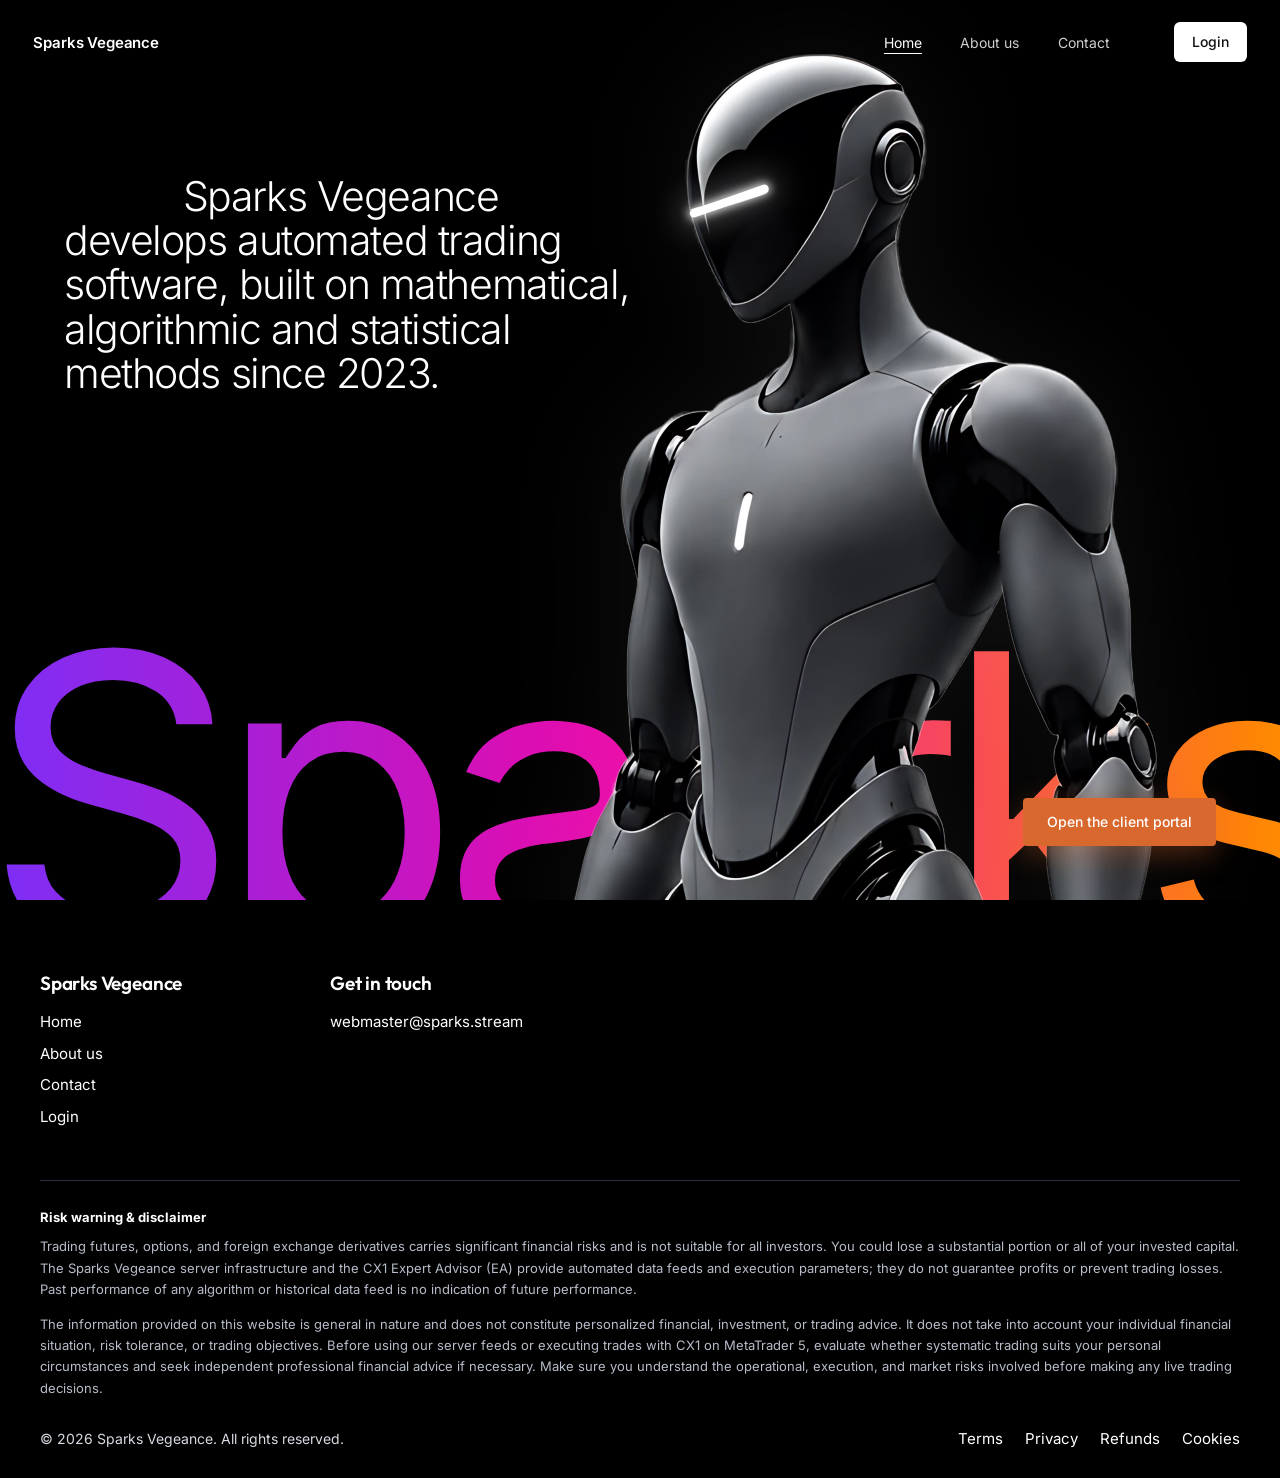
==== commit ca2162cc: "Add files via upload" ====
--- a/index.html
+++ b/index.html
@@ -24,7 +24,7 @@
 <link rel="preload" href="assets/fonts/outfit-latin-wght-normal.woff2" as="font" type="font/woff2" crossorigin>
 <link rel="preload" href="assets/fonts/inter-latin-wght-normal.woff2" as="font" type="font/woff2" crossorigin>
 <link rel="stylesheet" href="assets/style.css">
-<link rel="stylesheet" href="assets/home.css?v=10">
+<link rel="stylesheet" href="assets/home.css?v=11">
 
 <script type="application/ld+json">{"@context": "https://schema.org", "@type": "Organization", "@id": "https://sparks.stream/#org", "name": "Sparks Vegeance", "alternateName": "SPARKS", "url": "https://sparks.stream/", "logo": "https://sparks.stream/assets/img/favicon.svg", "email": "webmaster@sparks.stream", "sameAs": ["https://discord.gg/RXwKEGaGU"], "description": "Sparks Vegeance is an independent trading technology and research project that builds the CX1 trade copier for MetaTrader 5."}</script>
 <script type="application/ld+json">{"@context": "https://schema.org", "@type": "WebSite", "@id": "https://sparks.stream/#site", "url": "https://sparks.stream/", "name": "Sparks Vegeance", "publisher": {"@id": "https://sparks.stream/#org"}}</script>
@@ -34,7 +34,7 @@
 <a class="skip" href="#main">Skip to content</a>
 <section class="gx" aria-labelledby="gx-title">
 <p class="gx-word" aria-hidden="true"><span class="a">Spa</span><span class="b">rks</span></p>
-<div class="gx-bot" aria-hidden="true"><img src="assets/img/robot-bust.webp" width="1196" height="1800" alt=""><span class="gx-eye"></span></div>
+<div class="gx-bot" aria-hidden="true"><img src="assets/img/robot-bust.webp?v=2" width="1196" height="1800" alt=""><span class="gx-eye"></span></div>
 <header class="gx-top">
 <a class="gx-brand" href="index.html" aria-label="Sparks Vegeance home">Sparks Vegeance</a>
 <nav class="gx-nav" aria-label="Main"><ul><li><a href="index.html" aria-current="page">Home</a></li><li><a href="about.html">About us</a></li><li><a href="contact.html">Contact</a></li></ul></nav>
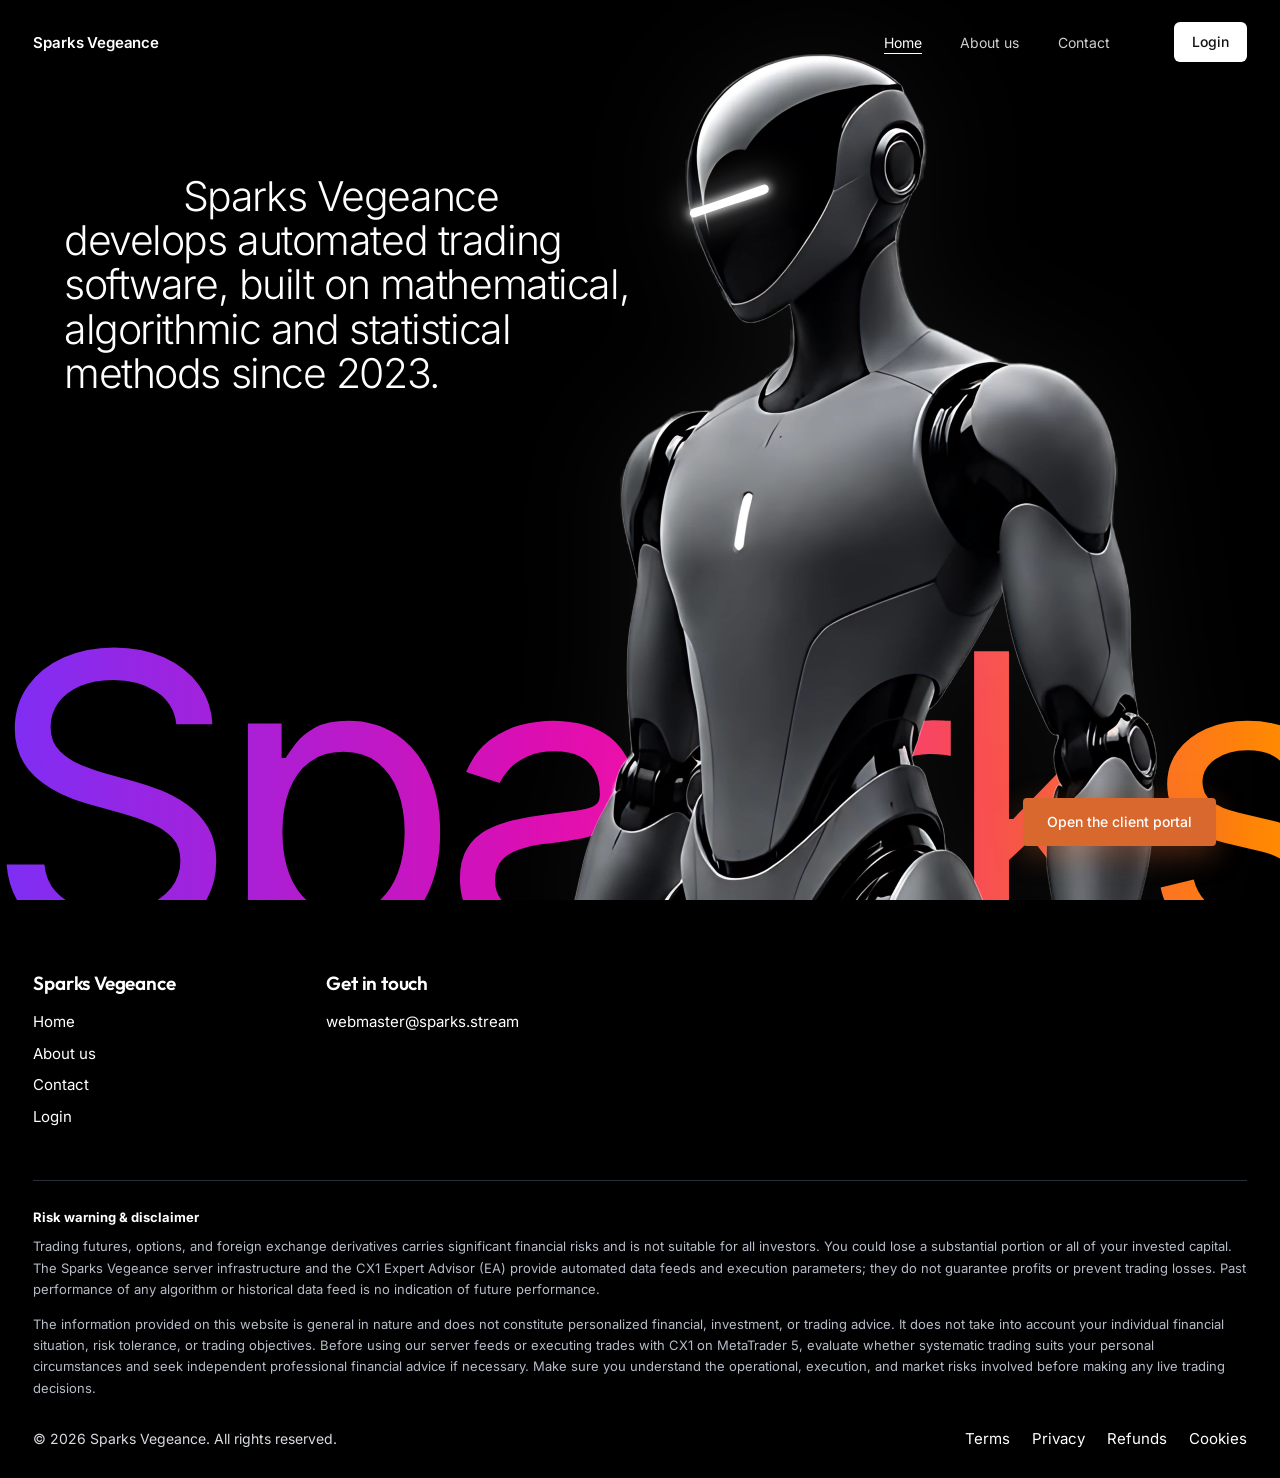
==== commit 96267b73: "Add files via upload" ====
--- a/index.html
+++ b/index.html
@@ -26,7 +26,7 @@
 <link rel="stylesheet" href="assets/style.css">
 <link rel="stylesheet" href="assets/home.css?v=11">
 
-<script type="application/ld+json">{"@context": "https://schema.org", "@type": "Organization", "@id": "https://sparks.stream/#org", "name": "Sparks Vegeance", "alternateName": "SPARKS", "url": "https://sparks.stream/", "logo": "https://sparks.stream/assets/img/favicon.svg", "email": "webmaster@sparks.stream", "sameAs": ["https://discord.gg/RXwKEGaGU"], "description": "Sparks Vegeance is an independent trading technology and research project that builds the CX1 trade copier for MetaTrader 5."}</script>
+<script type="application/ld+json">{"@context": "https://schema.org", "@type": "Organization", "@id": "https://sparks.stream/#org", "name": "Sparks Vegeance", "alternateName": "SPARKS", "url": "https://sparks.stream/", "logo": "https://sparks.stream/assets/img/favicon.svg", "email": "webmaster@sparks.stream", "description": "Sparks Vegeance is an independent trading technology and research project that builds the CX1 trade copier for MetaTrader 5."}</script>
 <script type="application/ld+json">{"@context": "https://schema.org", "@type": "WebSite", "@id": "https://sparks.stream/#site", "url": "https://sparks.stream/", "name": "Sparks Vegeance", "publisher": {"@id": "https://sparks.stream/#org"}}</script>
 <script type="application/ld+json">{"@context": "https://schema.org", "@type": "SoftwareApplication", "name": "CX1 trade copier", "applicationCategory": "FinanceApplication", "operatingSystem": "Windows (MetaTrader 5)", "url": "https://sparks.stream/", "description": "CX1 is a MetaTrader 5 Expert Advisor that mirrors trades from the Sparks Vegeance server on your own account.", "offers": [{"@type": "Offer", "name": "CX1 Free", "price": "0", "priceCurrency": "USD"}]}</script>
 </head>
--- a/assets/home.css
+++ b/assets/home.css
@@ -45,3 +45,6 @@
   .gx-cta{left:18px;right:18px;bottom:22px}
 }
 @media (prefers-reduced-motion:reduce){.gx-eye{animation:none}}
+
+/* home page footer lines up with the hero edges instead of sitting in a centred column */
+.gx ~ .foot .wrap{width:auto;max-width:none;margin:0;padding-inline:clamp(18px,2.6vw,36px)}
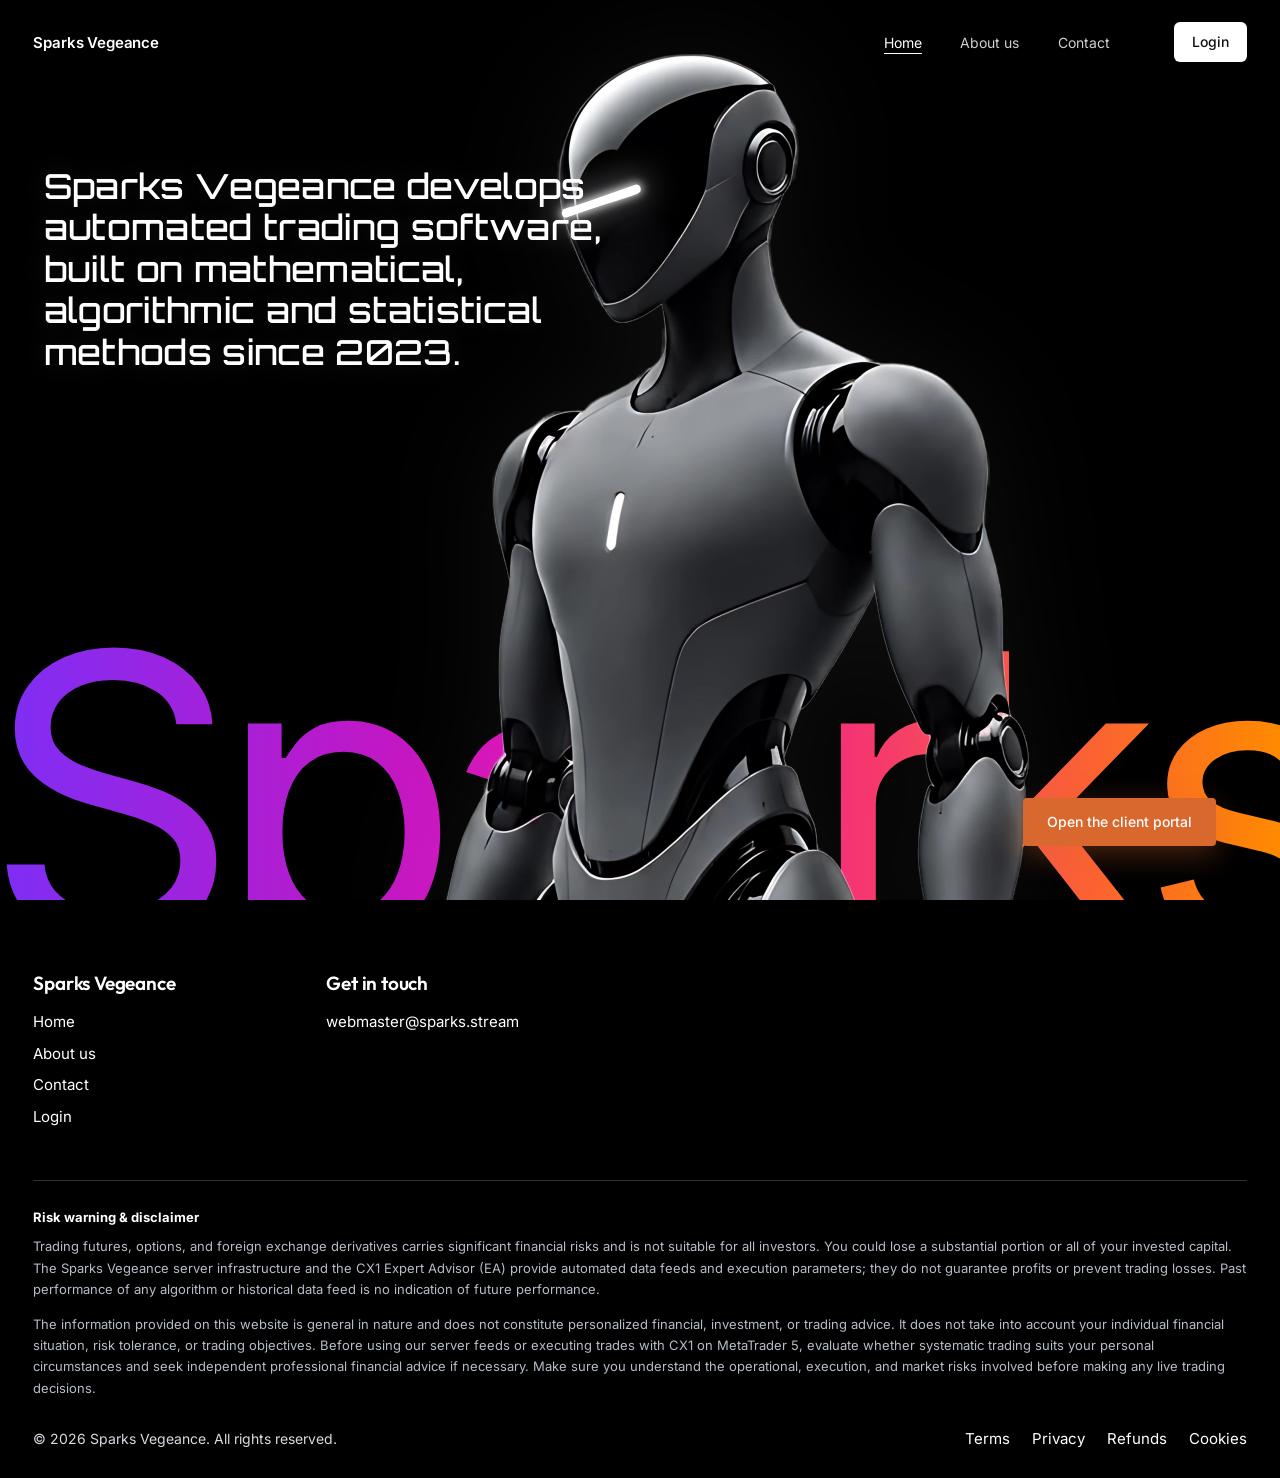
==== commit 8f90f5b1: "Add files via upload" ====
--- a/index.html
+++ b/index.html
@@ -24,11 +24,13 @@
 <link rel="preload" href="assets/fonts/outfit-latin-wght-normal.woff2" as="font" type="font/woff2" crossorigin>
 <link rel="preload" href="assets/fonts/inter-latin-wght-normal.woff2" as="font" type="font/woff2" crossorigin>
 <link rel="stylesheet" href="assets/style.css">
-<link rel="stylesheet" href="assets/home.css?v=11">
+<link rel="preload" href="assets/fonts/orbitron-latin-500-normal.woff2" as="font" type="font/woff2" crossorigin>
+<link rel="stylesheet" href="assets/home.css?v=18">
 
 <script type="application/ld+json">{"@context": "https://schema.org", "@type": "Organization", "@id": "https://sparks.stream/#org", "name": "Sparks Vegeance", "alternateName": "SPARKS", "url": "https://sparks.stream/", "logo": "https://sparks.stream/assets/img/favicon.svg", "email": "webmaster@sparks.stream", "description": "Sparks Vegeance is an independent trading technology and research project that builds the CX1 trade copier for MetaTrader 5."}</script>
 <script type="application/ld+json">{"@context": "https://schema.org", "@type": "WebSite", "@id": "https://sparks.stream/#site", "url": "https://sparks.stream/", "name": "Sparks Vegeance", "publisher": {"@id": "https://sparks.stream/#org"}}</script>
 <script type="application/ld+json">{"@context": "https://schema.org", "@type": "SoftwareApplication", "name": "CX1 trade copier", "applicationCategory": "FinanceApplication", "operatingSystem": "Windows (MetaTrader 5)", "url": "https://sparks.stream/", "description": "CX1 is a MetaTrader 5 Expert Advisor that mirrors trades from the Sparks Vegeance server on your own account.", "offers": [{"@type": "Offer", "name": "CX1 Free", "price": "0", "priceCurrency": "USD"}]}</script>
+<style>.foot .wrap{width:auto!important;max-width:none!important;margin:0!important;padding-inline:clamp(18px,2.6vw,36px)!important}</style>
 </head>
 <body>
 <a class="skip" href="#main">Skip to content</a>
--- a/assets/home.css
+++ b/assets/home.css
@@ -1,15 +1,17 @@
+@font-face{font-family:"Orbitron";src:url(fonts/orbitron-latin-500-normal.woff2) format("woff2");font-weight:500;font-style:normal;font-display:swap}
+@font-face{font-family:"Orbitron";src:url(fonts/orbitron-latin-700-normal.woff2) format("woff2");font-weight:700;font-style:normal;font-display:swap}
 /* Home hero: black stage, the robot on the right with a glowing visor light,
    a huge gradient "Sparks" behind it, the statement top-left and the call to action bottom-right. */
-.gx{position:relative;min-height:100vh;min-height:100svh;overflow:hidden;isolation:isolate;color:#fff;background:#000}
+.gx{position:relative;min-height:max(100vh,820px);overflow:hidden;isolation:isolate;color:#fff;background:#000}
 
 /* the big word, behind the robot, one gradient across all letters */
 .gx-word{position:absolute;z-index:0;left:-.04em;right:0;bottom:-.24em;margin:0;white-space:nowrap;
-  font:400 clamp(150px,31vw,560px)/1 var(--body);letter-spacing:-.055em;pointer-events:none;user-select:none;
+  font:400 clamp(150px,min(31vw,60vh),560px)/1 var(--body);letter-spacing:-.055em;pointer-events:none;user-select:none;
   background:linear-gradient(90deg,#7b2ff7 0%,#f107a3 52%,#ff8a00 100%);-webkit-background-clip:text;background-clip:text;color:transparent}
 .gx-word .b{margin-left:.42em}
 
 /* the robot (picture + the animated visor light on top of it) */
-.gx-bot{position:absolute;z-index:1;bottom:-6vh;left:67%;height:100vh;aspect-ratio:1196/1800;transform:translateX(-50%)}
+.gx-bot{position:absolute;z-index:1;bottom:-6vh;left:57%;height:max(100vh,820px);aspect-ratio:1196/1800;transform:translateX(-50%)}
 .gx-bot img{display:block;width:100%;height:100%;max-width:none;filter:drop-shadow(0 0 60px rgba(255,255,255,.06))}
 .gx-eye{position:absolute;left:28.5%;top:16.3%;width:13.8%;aspect-ratio:10.4;border-radius:999px;transform:translate(-50%,-50%) rotate(-19.4deg);
   background:#fff;box-shadow:0 0 10px 2px rgba(255,255,255,.85),0 0 34px 8px rgba(255,255,255,.35);animation:gxEye 5.5s steps(1,end) infinite}
@@ -27,20 +29,25 @@
 /* statement */
 .gx-main{position:static}
 .gx-main::before{display:none}
-.gx-main h1{position:relative;z-index:3;max-width:min(620px,46vw);margin:clamp(40px,10vh,110px) 0 0 clamp(18px,5vw,66px);
-  font:300 clamp(30px,3.2vw,46px)/1.08 var(--body);letter-spacing:-.035em;text-indent:2.9em;color:#fff}
+.gx-main h1{position:relative;z-index:3;max-width:min(900px,48vw);margin:clamp(40px,9vh,100px) 0 0 clamp(18px,3.4vw,52px);
+  font:500 clamp(30px,2.7vw,48px)/1.2 "Orbitron",var(--body);letter-spacing:.01em;color:#fff;text-shadow:0 0 28px rgba(255,255,255,.12)}
 .gx-cta{position:absolute;z-index:3;right:clamp(18px,5vw,66px);bottom:clamp(28px,6vh,60px);display:inline-flex;align-items:center;justify-content:center;
   min-height:48px;padding:12px 24px;border-radius:4px;background:#d9682e;color:#fff;text-decoration:none;font:500 14px/1 var(--body);
   box-shadow:0 8px 30px rgba(217,104,46,.35)}
 .gx-cta:hover{background:#c25722}
 .gx a:focus-visible{outline:2px solid #fff;outline-offset:3px}
 
+@media (min-width:761px) and (max-width:1180px){
+  .gx-bot{left:70%}
+  .gx-main h1{max-width:54vw;font-size:clamp(26px,3vw,36px)}
+}
 @media (max-width:760px){
+  .gx{min-height:100svh}
   .gx-top{grid-template-columns:1fr auto;gap:14px}
   .gx-nav{grid-column:1/-1;grid-row:2}
   .gx-nav ul{gap:20px}
-  .gx-main h1{max-width:none;margin:18px 18px 0;font-size:clamp(26px,7.6vw,34px);text-indent:1.6em}
-  .gx-bot{height:70vh;bottom:-10vh;left:50%}
+  .gx-main h1{max-width:none;margin:18px 18px 0;font-size:clamp(22px,6.4vw,30px);line-height:1.22}
+  .gx-bot{height:62vh;bottom:-8vh;left:50%}
   .gx-word{font-size:36vw;bottom:-.2em}
   .gx-cta{left:18px;right:18px;bottom:22px}
 }
